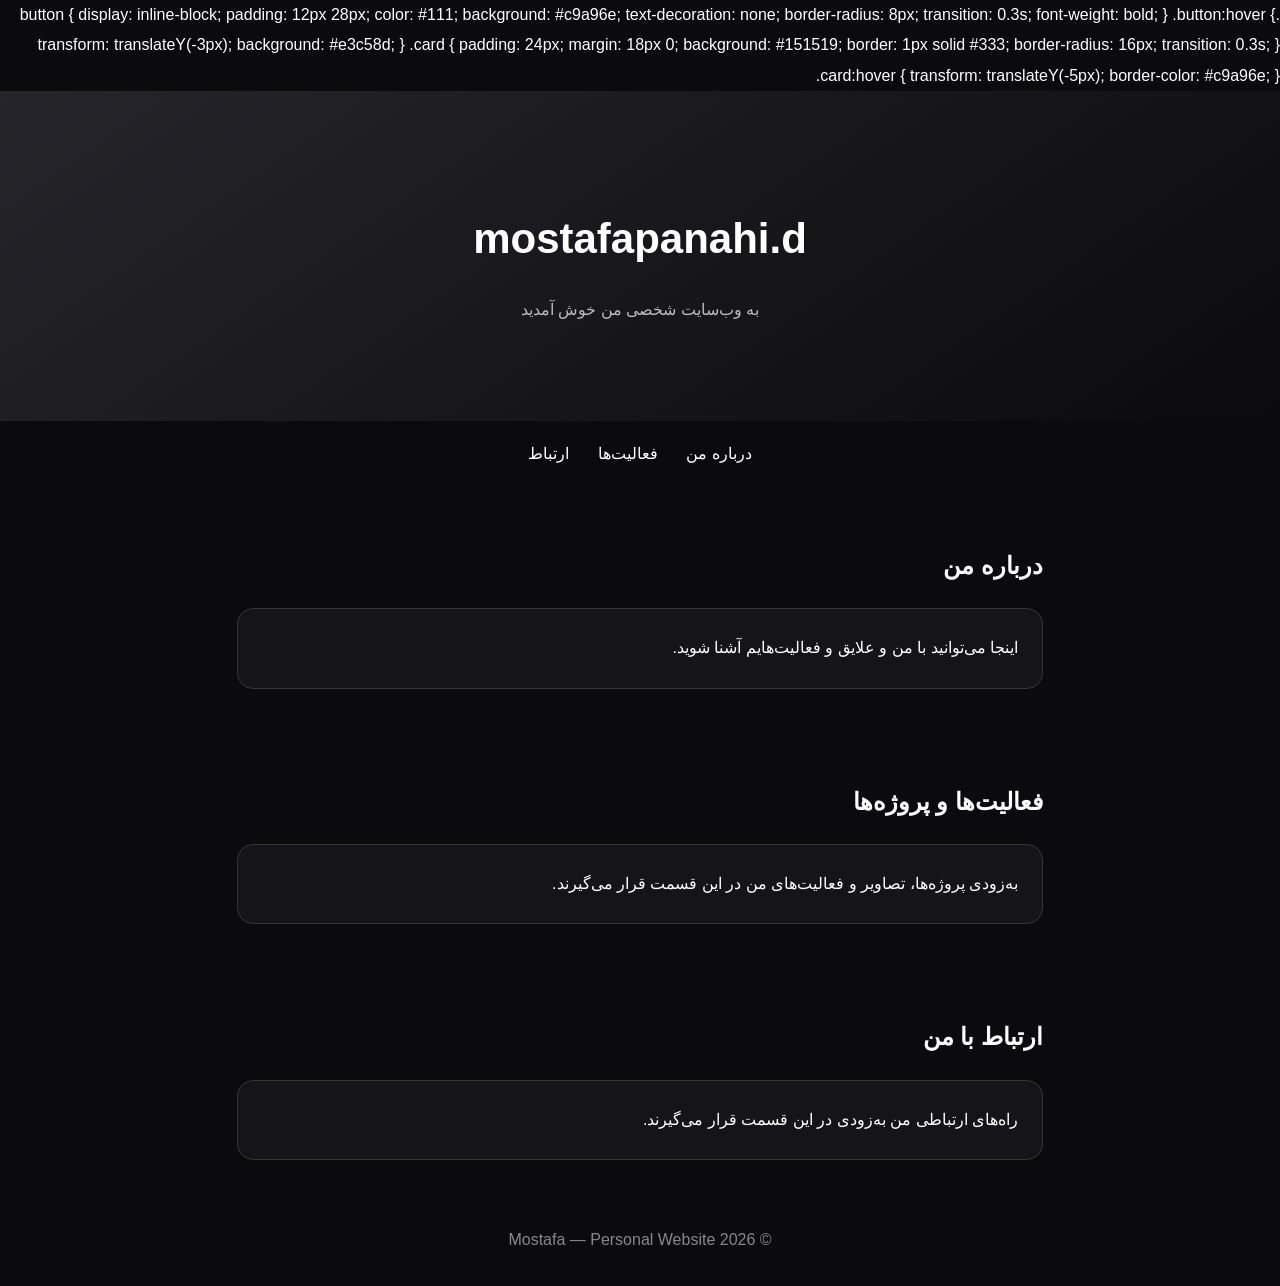
==== index.html @ c1a58537 "Add button and card styles to index.html Added CSS styles for buttons and cards with hover effects." ====
<!DOCTYPE html>
<html lang="fa" dir="rtl">
<head>
<meta charset="UTF-8">
<meta name="viewport" content="width=device-width, initial-scale=1">
<title>Mostafa | Personal Website</title>
.button {
    display: inline-block;
    padding: 12px 28px;
    color: #111;
    background: #c9a96e;
    text-decoration: none;
    border-radius: 8px;
    transition: 0.3s;
    font-weight: bold;
}

.button:hover {
    transform: translateY(-3px);
    background: #e3c58d;
}

.card {
    padding: 24px;
    margin: 18px 0;
    background: #151519;
    border: 1px solid #333;
    border-radius: 16px;
    transition: 0.3s;
}

.card:hover {
    transform: translateY(-5px);
    border-color: #c9a96e;
}<style>
* { box-sizing: border-box; }
body {
    margin: 0;
    font-family: Arial, Tahoma, sans-serif;
    background: #0b0b0d;
    color: white;
    line-height: 1.9;
}
header {
    padding: 80px 20px;
    text-align: center;
    background: linear-gradient(145deg, #25252b, #0b0b0d);
}
h1 { font-size: 42px; margin-bottom: 10px; }
header p { color: #bbb; }
nav { padding: 18px; text-align: center; }
nav a {
    color: white;
    text-decoration: none;
    margin: 0 12px;
}
section {
    max-width: 850px;
    margin: auto;
    padding: 35px 22px;
}
.card {
    padding: 24px;
    border: 1px solid #34343b;
    border-radius: 16px;
    background: #151519;
}
footer {
    text-align: center;
    padding: 30px;
    color: #888;
}
@media (max-width: 600px) {
    h1 { font-size: 32px; }
    nav a { margin: 0 6px; }
}
</style>
</head>
<body>

<header>
    <h1>mostafapanahi.d</h1>
    <p>به وب‌سایت شخصی من خوش آمدید</p>
</header>

<nav>
    <a href="#about">درباره من</a>
    <a href="#activities">فعالیت‌ها</a>
    <a href="#contact">ارتباط</a>
</nav>

<section id="about">
    <h2>درباره من</h2>
    <div class="card">
        اینجا می‌توانید با من و علایق و فعالیت‌هایم آشنا شوید.
    </div>
</section>

<section id="activities">
    <h2>فعالیت‌ها و پروژه‌ها</h2>
    <div class="card">
        به‌زودی پروژه‌ها، تصاویر و فعالیت‌های من در این قسمت قرار می‌گیرند.
    </div>
</section>

<section id="contact">
    <h2>ارتباط با من</h2>
    <div class="card">
        راه‌های ارتباطی من به‌زودی در این قسمت قرار می‌گیرند.
    </div>
</section>

<footer>
    © 2026 Mostafa — Personal Website
</footer>

</body>
</html>
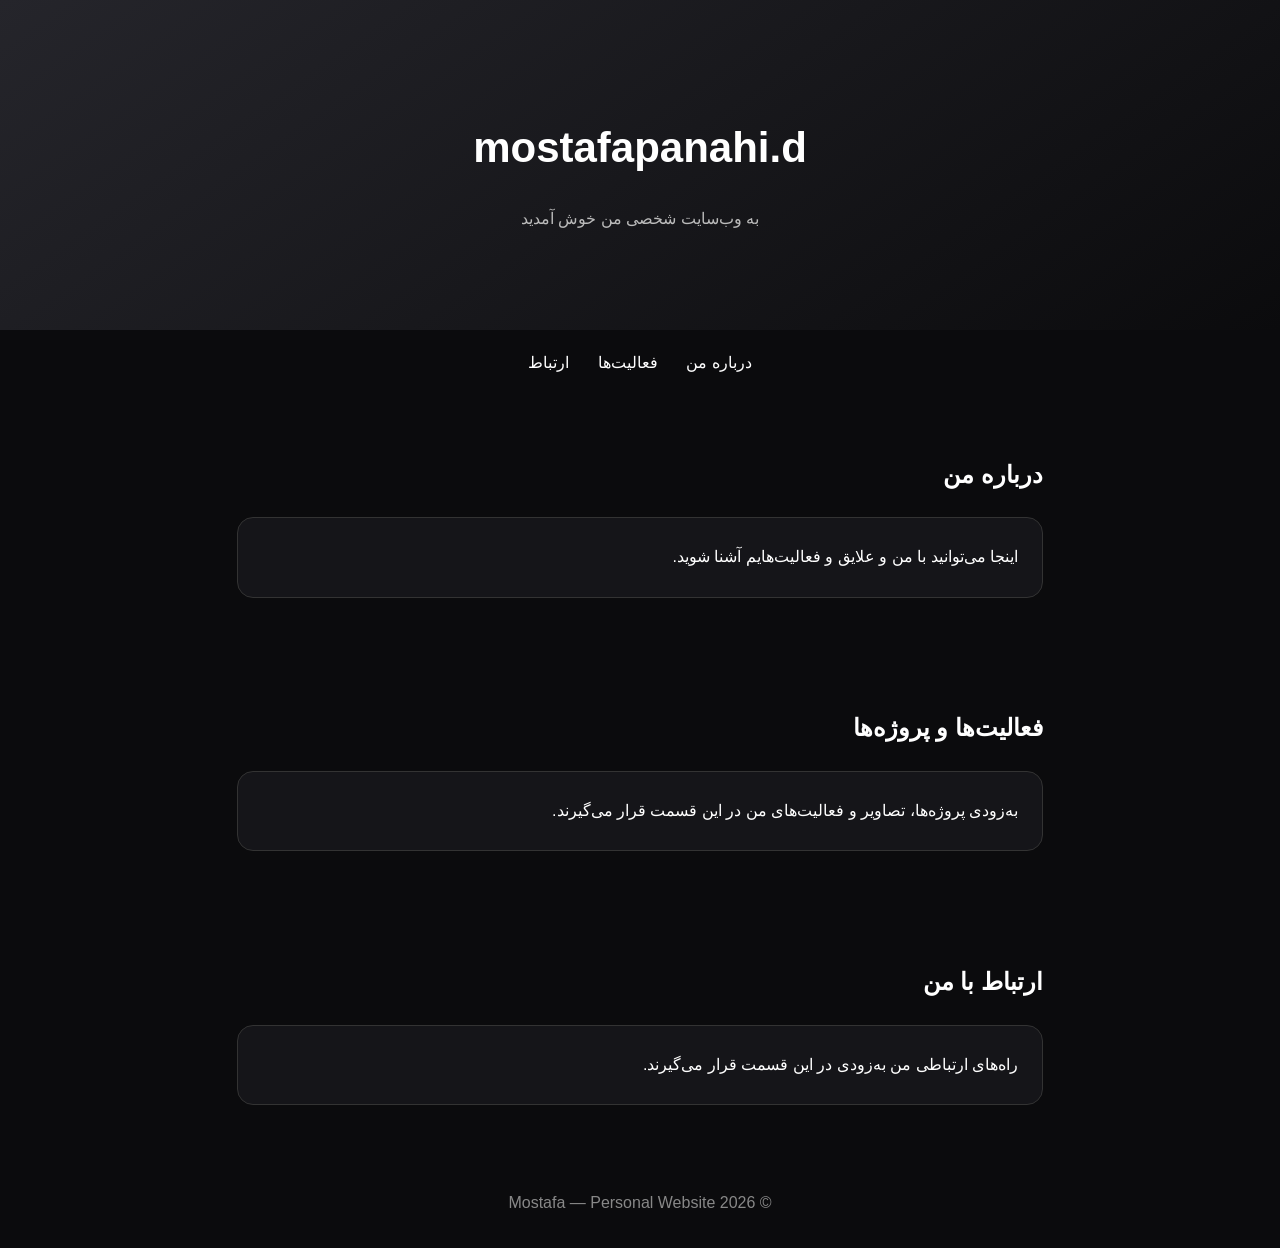
==== commit 3ea665ff: "Restore button and card styles in index.html Restored button and card styles in the CSS section." ====
--- a/index.html
+++ b/index.html
@@ -4,35 +4,7 @@
 <meta charset="UTF-8">
 <meta name="viewport" content="width=device-width, initial-scale=1">
 <title>Mostafa | Personal Website</title>
-.button {
-    display: inline-block;
-    padding: 12px 28px;
-    color: #111;
-    background: #c9a96e;
-    text-decoration: none;
-    border-radius: 8px;
-    transition: 0.3s;
-    font-weight: bold;
-}
-
-.button:hover {
-    transform: translateY(-3px);
-    background: #e3c58d;
-}
-
-.card {
-    padding: 24px;
-    margin: 18px 0;
-    background: #151519;
-    border: 1px solid #333;
-    border-radius: 16px;
-    transition: 0.3s;
-}
-
-.card:hover {
-    transform: translateY(-5px);
-    border-color: #c9a96e;
-}<style>
+<style>
 * { box-sizing: border-box; }
 body {
     margin: 0;
@@ -74,7 +46,35 @@
     h1 { font-size: 32px; }
     nav a { margin: 0 6px; }
 }
-</style>
+.button {
+    display: inline-block;
+    padding: 12px 28px;
+    color: #111;
+    background: #c9a96e;
+    text-decoration: none;
+    border-radius: 8px;
+    transition: 0.3s;
+    font-weight: bold;
+}
+
+.button:hover {
+    transform: translateY(-3px);
+    background: #e3c58d;
+}
+
+.card {
+    padding: 24px;
+    margin: 18px 0;
+    background: #151519;
+    border: 1px solid #333;
+    border-radius: 16px;
+    transition: 0.3s;
+}
+
+.card:hover {
+    transform: translateY(-5px);
+    border-color: #c9a96e;
+}</style>
 </head>
 <body>
 
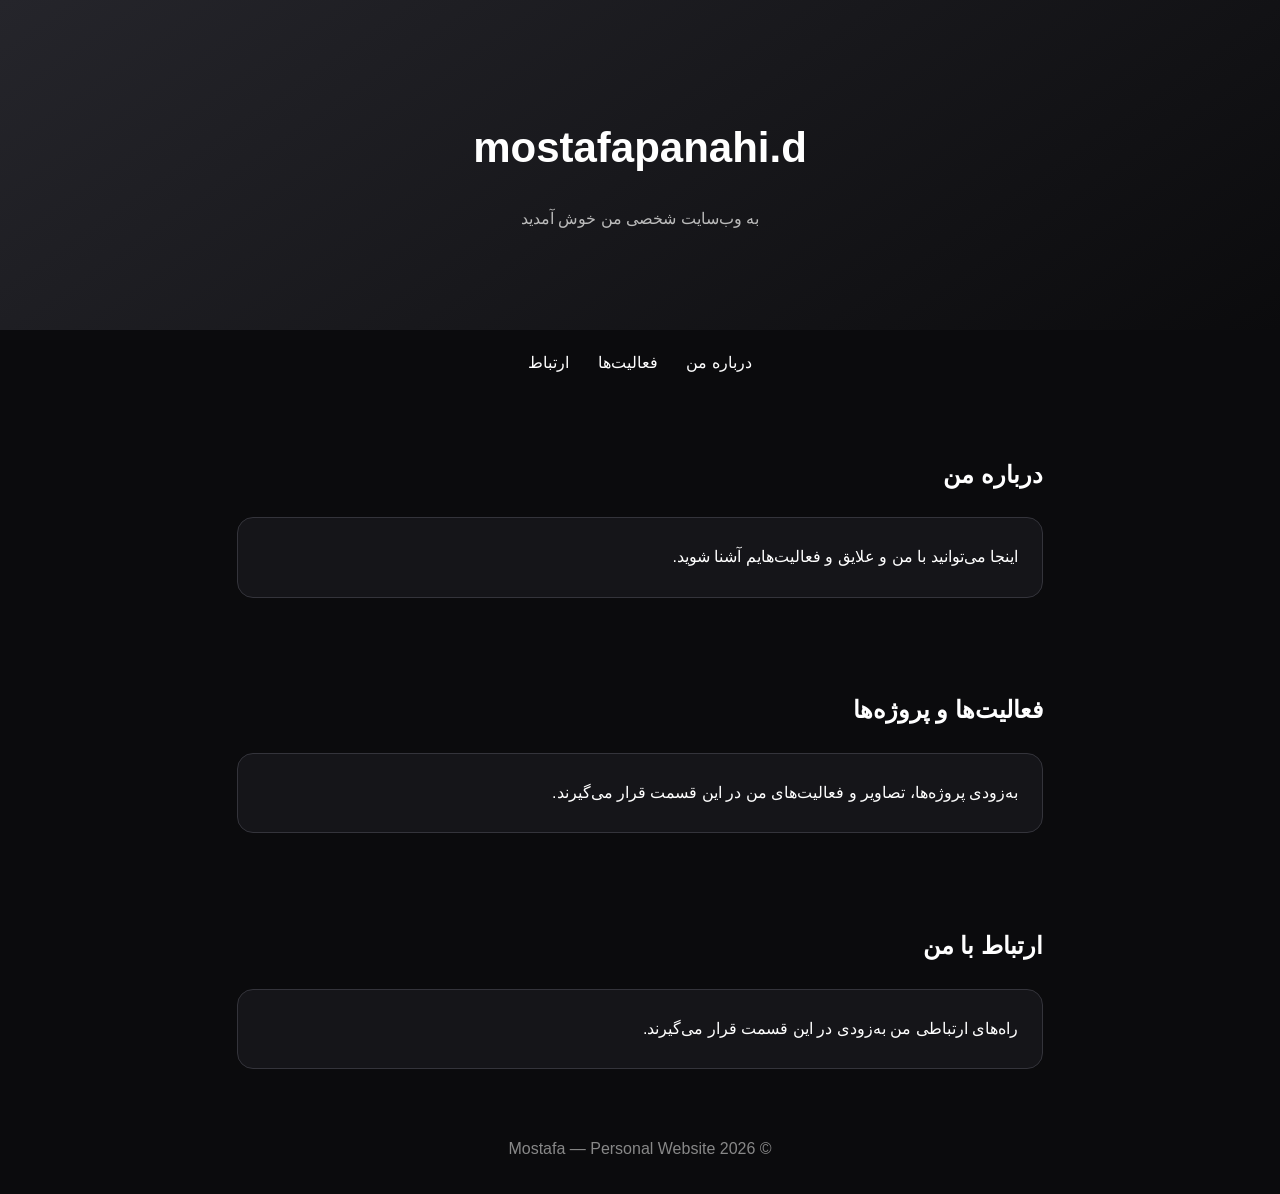
==== commit 400f2f45: "Delete button and card styles from index.html Removed button and card styles from CSS." ====
--- a/index.html
+++ b/index.html
@@ -45,36 +45,7 @@
 @media (max-width: 600px) {
     h1 { font-size: 32px; }
     nav a { margin: 0 6px; }
-}
-.button {
-    display: inline-block;
-    padding: 12px 28px;
-    color: #111;
-    background: #c9a96e;
-    text-decoration: none;
-    border-radius: 8px;
-    transition: 0.3s;
-    font-weight: bold;
-}
-
-.button:hover {
-    transform: translateY(-3px);
-    background: #e3c58d;
-}
-
-.card {
-    padding: 24px;
-    margin: 18px 0;
-    background: #151519;
-    border: 1px solid #333;
-    border-radius: 16px;
-    transition: 0.3s;
-}
-
-.card:hover {
-    transform: translateY(-5px);
-    border-color: #c9a96e;
-}</style>
+</style>
 </head>
 <body>
 
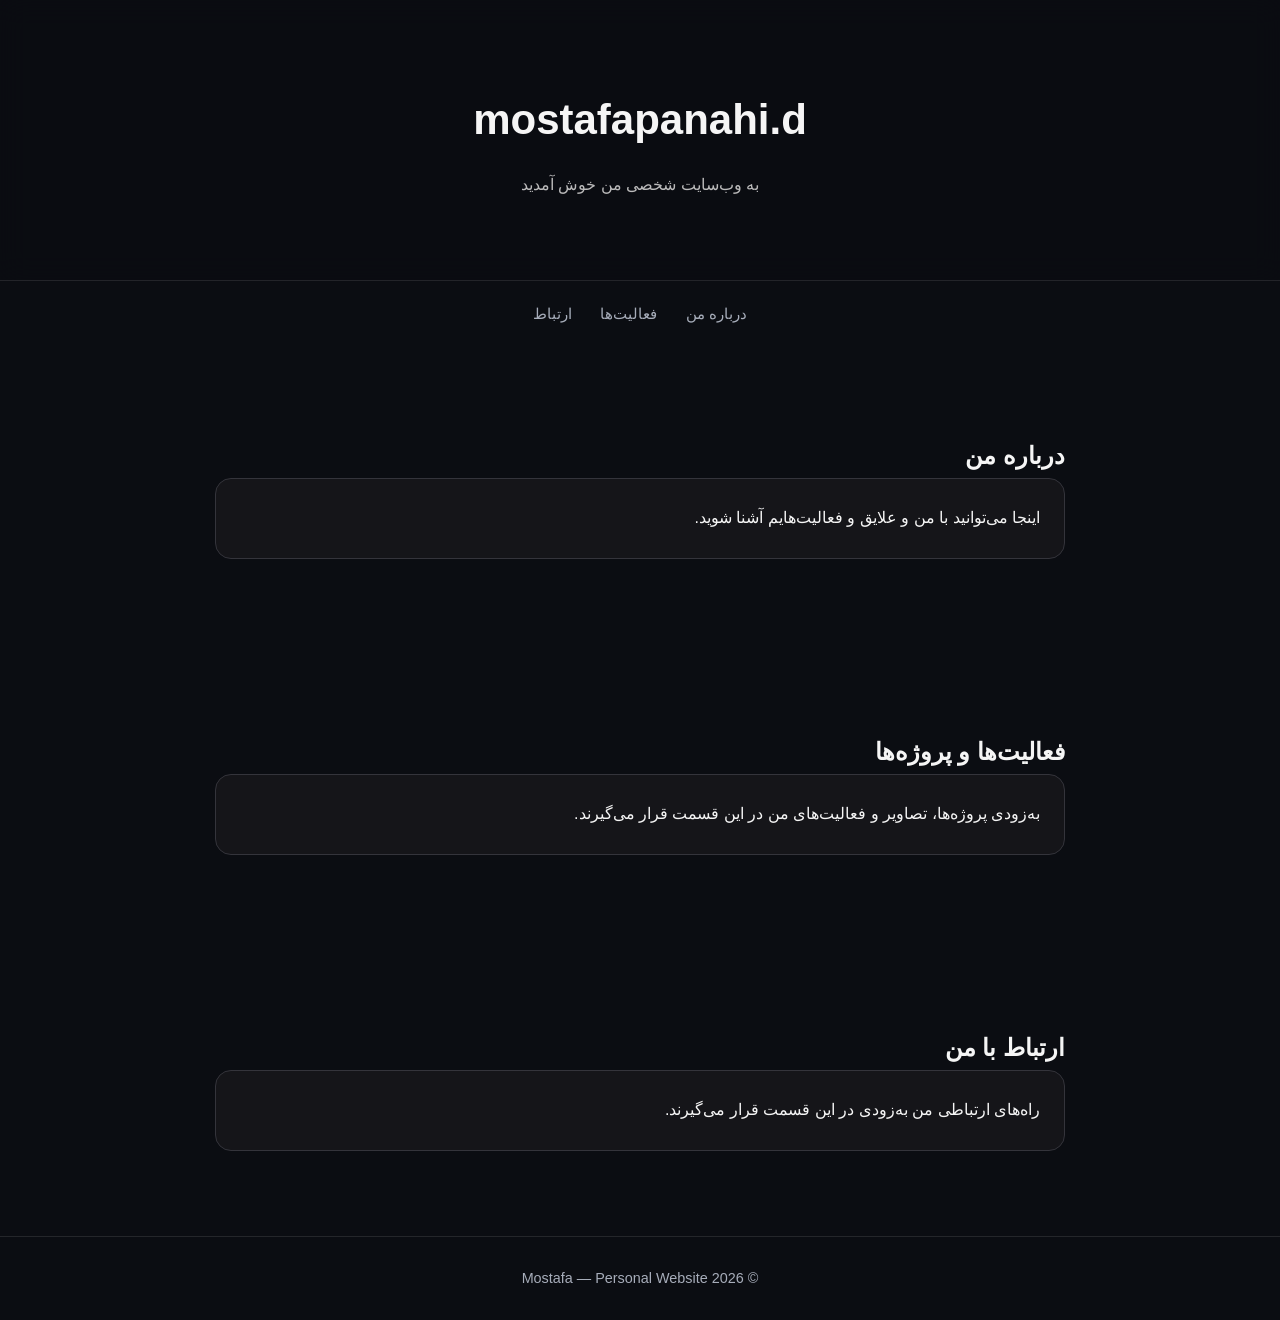
==== commit b9618ff2: "Add link to external stylesheet in index.html" ====
--- a/index.html
+++ b/index.html
@@ -87,3 +87,4 @@
 
 </body>
 </html>
+<link rel="stylesheet" href="style.css">
--- a/style.css
+++ b/style.css
@@ -0,0 +1,473 @@
+/* =========================
+   تنظیمات اصلی سایت
+========================= */
+
+:root {
+  --background: #0b0d12;
+  --surface: #141821;
+  --surface-light: #1c2230;
+  --gold: #d8b56d;
+  --text: #f5f5f5;
+  --muted: #a7adba;
+  --border: rgba(255, 255, 255, 0.1);
+  --radius: 18px;
+  --container: 1150px;
+}
+
+* {
+  margin: 0;
+  padding: 0;
+  box-sizing: border-box;
+}
+
+html {
+  scroll-behavior: smooth;
+}
+
+body {
+  font-family: Tahoma, Arial, sans-serif;
+  background: var(--background);
+  color: var(--text);
+  line-height: 1.9;
+  direction: rtl;
+  text-align: right;
+}
+
+img {
+  display: block;
+  max-width: 100%;
+}
+
+a {
+  color: inherit;
+  text-decoration: none;
+  transition: 0.3s ease;
+}
+
+button {
+  font: inherit;
+  cursor: pointer;
+}
+
+.container {
+  width: min(92%, var(--container));
+  margin-inline: auto;
+}
+
+/* =========================
+   نوار بالای سایت
+========================= */
+
+header,
+.site-header {
+  position: sticky;
+  top: 0;
+  z-index: 1000;
+  background: rgba(11, 13, 18, 0.92);
+  backdrop-filter: blur(14px);
+  border-bottom: 1px solid var(--border);
+}
+
+.navbar {
+  min-height: 76px;
+  display: flex;
+  align-items: center;
+  justify-content: space-between;
+  gap: 24px;
+}
+
+.logo {
+  color: var(--gold);
+  font-size: 1.4rem;
+  font-weight: 800;
+}
+
+nav ul,
+.nav-links {
+  display: flex;
+  align-items: center;
+  gap: 26px;
+  list-style: none;
+}
+
+nav a,
+.nav-links a {
+  color: var(--muted);
+  font-size: 0.95rem;
+}
+
+nav a:hover,
+.nav-links a:hover {
+  color: var(--gold);
+}
+
+/* =========================
+   بنر صفحه اصلی
+========================= */
+
+.hero {
+  position: relative;
+  min-height: 520px;
+  display: flex;
+  align-items: center;
+  overflow: hidden;
+  padding: 90px 0;
+  background:
+    radial-gradient(
+      circle at 15% 30%,
+      rgba(216, 181, 109, 0.15),
+      transparent 35%
+    ),
+    linear-gradient(135deg, #171c27, #0b0d12 70%);
+}
+
+.hero::after {
+  content: "";
+  position: absolute;
+  inset: 0;
+  background: linear-gradient(
+    90deg,
+    rgba(11, 13, 18, 0.05),
+    rgba(11, 13, 18, 0.6)
+  );
+  pointer-events: none;
+}
+
+.hero-content {
+  position: relative;
+  z-index: 1;
+  max-width: 760px;
+}
+
+.hero-subtitle {
+  color: var(--gold);
+  font-size: 0.95rem;
+  letter-spacing: 1px;
+  margin-bottom: 14px;
+}
+
+.hero h1 {
+  font-size: clamp(2.2rem, 5vw, 4.5rem);
+  line-height: 1.35;
+  margin-bottom: 20px;
+  font-weight: 800;
+}
+
+.hero h1 span {
+  color: var(--gold);
+}
+
+.hero p {
+  max-width: 620px;
+  color: var(--muted);
+  font-size: 1.08rem;
+  margin-bottom: 30px;
+}
+
+/* تصویر پس‌زمینه بنر:
+   در صورت داشتن عکس، آدرس آن را جایگزین کن. */
+
+/*
+.hero {
+  background:
+    linear-gradient(rgba(11,13,18,.75), rgba(11,13,18,.85)),
+    url("images/banner.jpg") center/cover no-repeat;
+}
+*/
+
+/* =========================
+   دکمه‌ها
+========================= */
+
+.btn {
+  display: inline-flex;
+  justify-content: center;
+  align-items: center;
+  padding: 12px 26px;
+  border-radius: 10px;
+  font-weight: 700;
+  border: 1px solid transparent;
+}
+
+.btn-primary {
+  background: var(--gold);
+  color: #171717;
+}
+
+.btn-primary:hover {
+  background: #efcf8c;
+  transform: translateY(-2px);
+}
+
+.btn-outline {
+  border-color: var(--gold);
+  color: var(--gold);
+  margin-right: 10px;
+}
+
+.btn-outline:hover {
+  background: var(--gold);
+  color: #171717;
+}
+
+/* =========================
+   بخش‌های عمومی
+========================= */
+
+section {
+  padding: 85px 0;
+}
+
+.section-title {
+  font-size: clamp(1.8rem, 4vw, 2.6rem);
+  margin-bottom: 12px;
+}
+
+.section-title span {
+  color: var(--gold);
+}
+
+.section-description {
+  color: var(--muted);
+  max-width: 700px;
+  margin-bottom: 35px;
+}
+
+/* =========================
+   معرفی شخصی
+========================= */
+
+.about {
+  display: grid;
+  grid-template-columns: 1fr 1.3fr;
+  align-items: center;
+  gap: 50px;
+}
+
+.about-image img {
+  width: 100%;
+  aspect-ratio: 4 / 5;
+  object-fit: cover;
+  border-radius: var(--radius);
+  border: 1px solid var(--border);
+}
+
+.about-content p {
+  color: var(--muted);
+  margin-bottom: 18px;
+}
+
+/* =========================
+   کارت‌های فعالیت و پروژه
+========================= */
+
+.projects-grid,
+.activities-grid {
+  display: grid;
+  grid-template-columns: repeat(3, minmax(0, 1fr));
+  gap: 24px;
+}
+
+.project-card,
+.activity-card {
+  background: var(--surface);
+  border: 1px solid var(--border);
+  border-radius: var(--radius);
+  overflow: hidden;
+  transition: transform 0.3s ease, border-color 0.3s ease;
+}
+
+.project-card:hover,
+.activity-card:hover {
+  transform: translateY(-6px);
+  border-color: var(--gold);
+}
+
+.project-card img,
+.activity-card img {
+  width: 100%;
+  height: 220px;
+  object-fit: cover;
+}
+
+.card-content {
+  padding: 22px;
+}
+
+.card-content h3 {
+  font-size: 1.2rem;
+  margin-bottom: 10px;
+}
+
+.card-content p {
+  color: var(--muted);
+  font-size: 0.95rem;
+  margin-bottom: 15px;
+}
+
+.card-link {
+  color: var(--gold);
+  font-weight: 700;
+}
+
+/* =========================
+   مهارت‌ها
+========================= */
+
+.skills {
+  display: flex;
+  flex-wrap: wrap;
+  gap: 12px;
+}
+
+.skill {
+  padding: 9px 17px;
+  background: var(--surface-light);
+  border: 1px solid var(--border);
+  border-radius: 30px;
+  color: var(--gold);
+}
+
+/* =========================
+   تماس با من
+========================= */
+
+.contact-box {
+  background: var(--surface);
+  border: 1px solid var(--border);
+  border-radius: var(--radius);
+  padding: 35px;
+  text-align: center;
+}
+
+.contact-box p {
+  color: var(--muted);
+  margin: 12px 0 24px;
+}
+
+.social-links {
+  display: flex;
+  flex-wrap: wrap;
+  justify-content: center;
+  gap: 14px;
+}
+
+.social-links a {
+  padding: 9px 17px;
+  background: var(--surface-light);
+  border-radius: 8px;
+}
+
+.social-links a:hover {
+  color: var(--gold);
+}
+
+/* =========================
+   متن‌های عمومی
+========================= */
+
+p {
+  overflow-wrap: anywhere;
+}
+
+h1,
+h2,
+h3 {
+  overflow-wrap: break-word;
+}
+
+main {
+  min-height: 60vh;
+}
+
+/* =========================
+   پایین سایت
+========================= */
+
+footer {
+  border-top: 1px solid var(--border);
+  padding: 28px 0;
+  text-align: center;
+  color: var(--muted);
+  font-size: 0.9rem;
+}
+
+footer a {
+  color: var(--gold);
+}
+
+/* =========================
+   واکنش‌گرایی موبایل
+========================= */
+
+@media (max-width: 900px) {
+  .projects-grid,
+  .activities-grid {
+    grid-template-columns: repeat(2, minmax(0, 1fr));
+  }
+
+  .about {
+    grid-template-columns: 1fr;
+  }
+
+  .about-image {
+    max-width: 400px;
+  }
+
+  .hero {
+    min-height: 440px;
+  }
+
+  nav ul,
+  .nav-links {
+    gap: 14px;
+  }
+}
+
+@media (max-width: 600px) {
+  .navbar {
+    flex-wrap: wrap;
+    padding: 15px 0;
+  }
+
+  nav ul,
+  .nav-links {
+    flex-wrap: wrap;
+    gap: 12px;
+  }
+
+  .hero {
+    min-height: 400px;
+    padding: 65px 0;
+  }
+
+  .hero h1 {
+    font-size: 2.1rem;
+  }
+
+  .hero p {
+    font-size: 0.98rem;
+  }
+
+  section {
+    padding: 55px 0;
+  }
+
+  .projects-grid,
+  .activities-grid {
+    grid-template-columns: 1fr;
+  }
+
+  .project-card img,
+  .activity-card img {
+    height: 210px;
+  }
+
+  .contact-box {
+    padding: 24px 18px;
+  }
+
+  .btn {
+    padding: 10px 18px;
+  }
+}
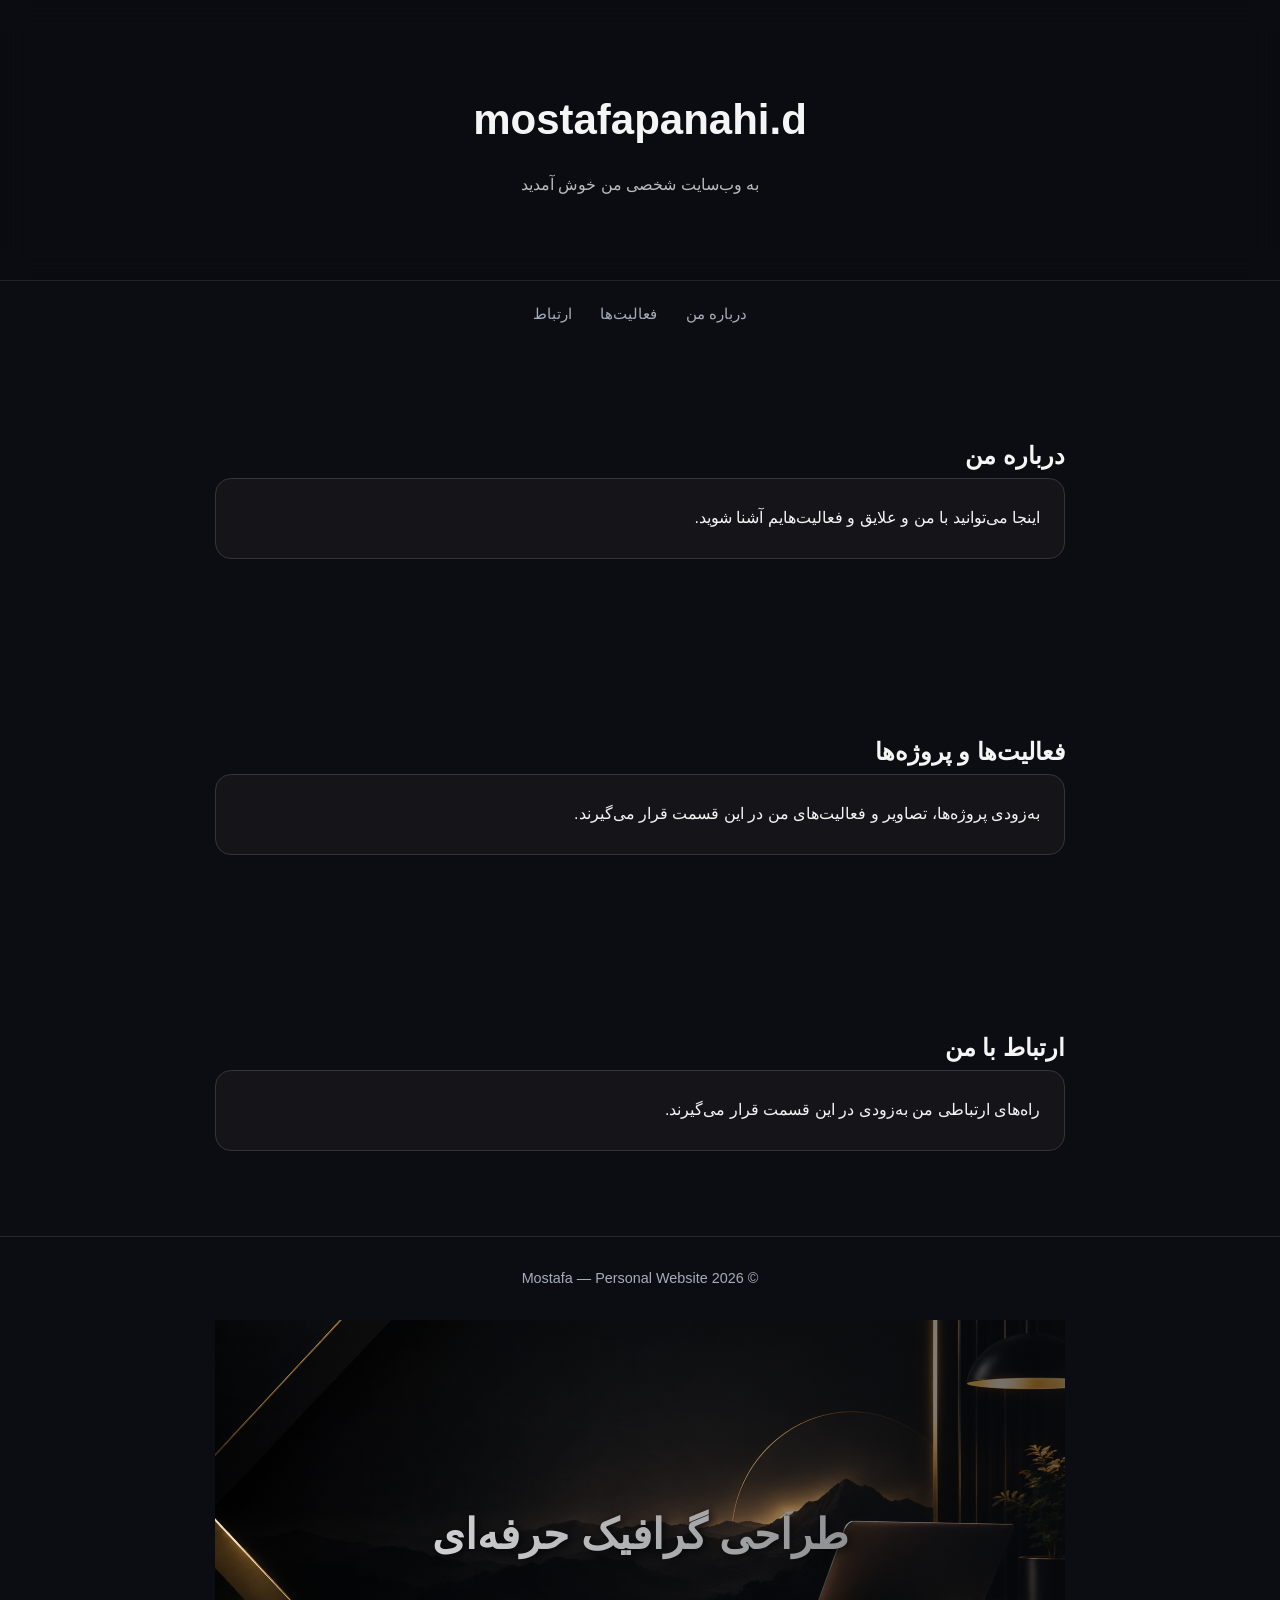
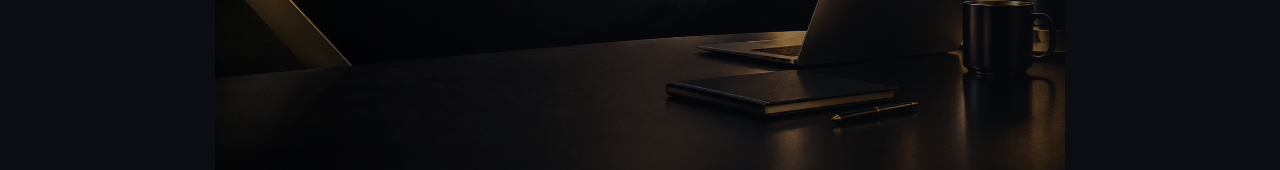
==== commit 623c380e: "Add hero section with Persian text to index.html" ====
--- a/index.html
+++ b/index.html
@@ -88,3 +88,6 @@
 </body>
 </html>
 <link rel="stylesheet" href="style.css">
+<section class="hero">
+    <h1>طراحی گرافیک حرفه‌ای</h1>
+</section>
--- a/style.css
+++ b/style.css
@@ -471,3 +471,35 @@
     padding: 10px 18px;
   }
 }
+
+.hero {
+  min-height: 450px;
+  background:
+    linear-gradient(rgba(0,0,0,0.25), rgba(0,0,0,0.55)),
+    url("AFD15954-55A9-4B03-A7A1-810CF18A8600.png") center/cover no-repeat;
+  display: flex;
+  align-items: center;
+  justify-content: center;
+  text-align: center;
+  color: white;
+  padding: 40px 20px;
+}
+.hero {
+    width: 100%;
+    min-height: 450px;
+    background-image: url("AFD15954-55A9-4B03-A7A1-810CF18A8600.png");
+    background-size: cover;
+    background-position: center;
+    background-repeat: no-repeat;
+    display: flex;
+    align-items: center;
+    justify-content: center;
+    text-align: center;
+    color: white;
+    position: relative;
+}
+
+.hero h1 {
+    font-size: 42px;
+    text-shadow: 2px 2px 10px black;
+}
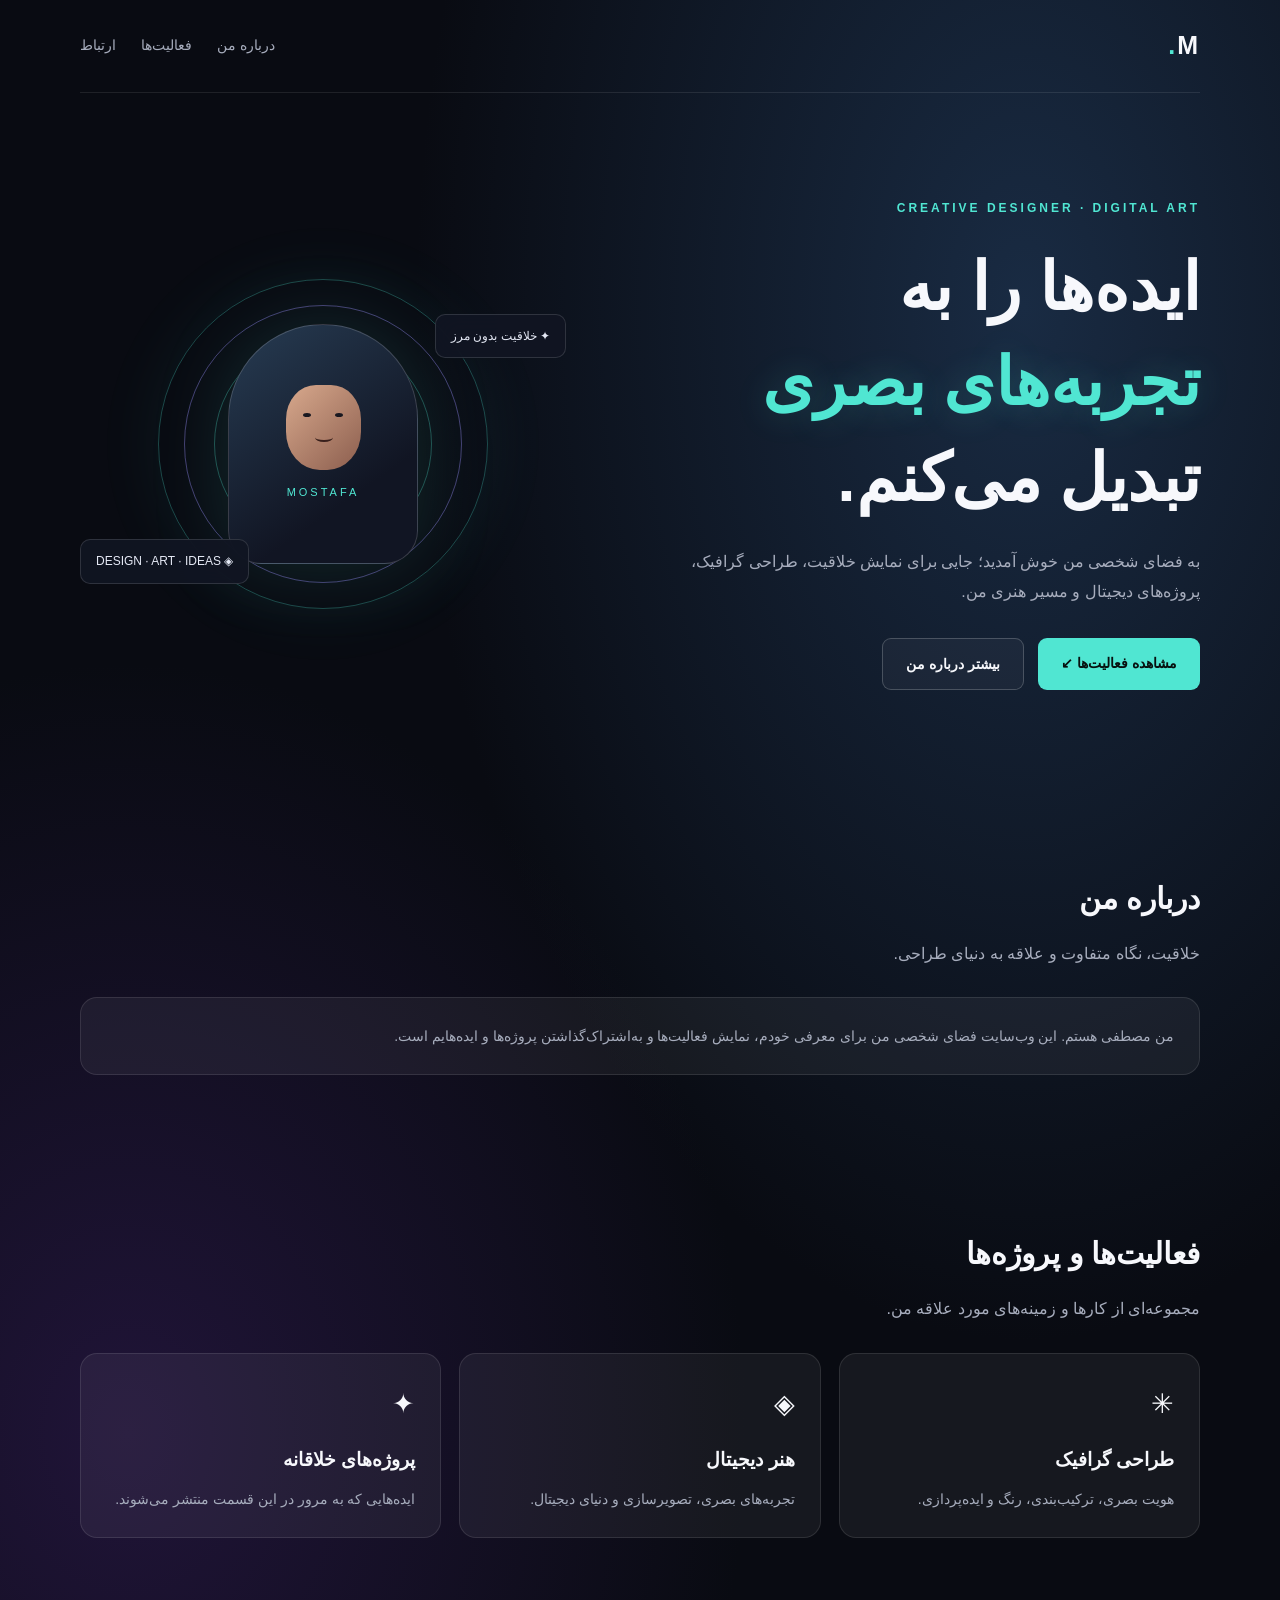
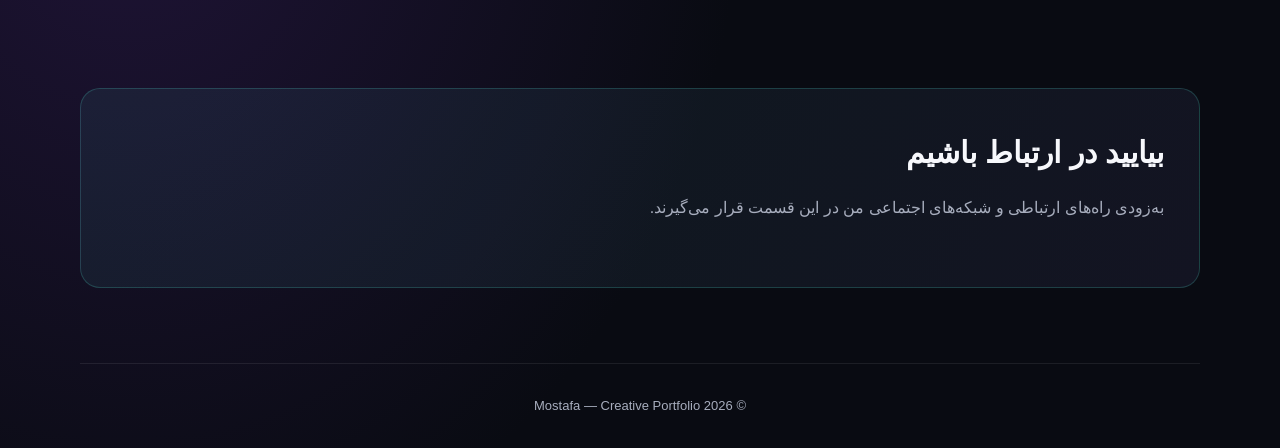
==== commit d7f739ae: "Update index.html" ====
--- a/index.html
+++ b/index.html
@@ -2,92 +2,483 @@
 <html lang="fa" dir="rtl">
 <head>
 <meta charset="UTF-8">
-<meta name="viewport" content="width=device-width, initial-scale=1">
-<title>Mostafa | Personal Website</title>
+<meta name="viewport" content="width=device-width, initial-scale=1.0">
+
+<title>Mostafa | Creative Designer</title>
+
+<meta name="description" content="وب‌سایت شخصی و پورتفولیوی مصطفی؛ طراحی گرافیک و هنر دیجیتال.">
+
 <style>
-* { box-sizing: border-box; }
+:root {
+    --bg: #090b12;
+    --panel: rgba(255,255,255,.055);
+    --text: #f7f8fc;
+    --muted: #a7adbd;
+    --cyan: #50e6d2;
+    --purple: #9b8cff;
+}
+
+* {
+    box-sizing: border-box;
+    margin: 0;
+    padding: 0;
+}
+
+html {
+    scroll-behavior: smooth;
+}
+
 body {
-    margin: 0;
-    font-family: Arial, Tahoma, sans-serif;
-    background: #0b0b0d;
-    color: white;
+    font-family: Tahoma, Arial, sans-serif;
+    background:
+        radial-gradient(ellipse at 80% 15%, #192b43 0, transparent 42%),
+        radial-gradient(ellipse at 10% 70%, #201438 0, transparent 38%),
+        var(--bg);
+    color: var(--text);
     line-height: 1.9;
-}
-header {
-    padding: 80px 20px;
-    text-align: center;
-    background: linear-gradient(145deg, #25252b, #0b0b0d);
-}
-h1 { font-size: 42px; margin-bottom: 10px; }
-header p { color: #bbb; }
-nav { padding: 18px; text-align: center; }
-nav a {
-    color: white;
+    overflow-x: hidden;
+}
+
+a {
+    color: inherit;
     text-decoration: none;
-    margin: 0 12px;
-}
-section {
-    max-width: 850px;
+}
+
+.container {
+    width: min(1120px, 90%);
     margin: auto;
-    padding: 35px 22px;
-}
+}
+
+/* Navigation */
+
+nav {
+    display: flex;
+    align-items: center;
+    justify-content: space-between;
+    padding: 22px 0;
+    border-bottom: 1px solid rgba(255,255,255,.09);
+}
+
+.logo {
+    font-size: 25px;
+    font-weight: bold;
+    letter-spacing: 2px;
+}
+
+.logo span {
+    color: var(--cyan);
+}
+
+.nav-links {
+    display: flex;
+    gap: 25px;
+    color: var(--muted);
+    font-size: 14px;
+}
+
+.nav-links a:hover {
+    color: var(--cyan);
+}
+
+/* Hero */
+
+.hero {
+    min-height: 78vh;
+    display: grid;
+    grid-template-columns: 1.1fr .9fr;
+    align-items: center;
+    gap: 40px;
+    padding: 65px 0;
+}
+
+.eyebrow {
+    color: var(--cyan);
+    letter-spacing: 3px;
+    font-size: 12px;
+    font-weight: bold;
+}
+
+h1 {
+    font-size: clamp(36px, 5.5vw, 66px);
+    line-height: 1.45;
+    margin: 20px 0;
+}
+
+h1 span {
+    color: var(--cyan);
+    text-shadow: 0 0 35px rgba(80,230,210,.2);
+}
+
+.hero p {
+    color: var(--muted);
+    max-width: 540px;
+    font-size: 16px;
+}
+
+.buttons {
+    display: flex;
+    flex-wrap: wrap;
+    gap: 14px;
+    margin-top: 30px;
+}
+
+.btn {
+    display: inline-block;
+    padding: 12px 23px;
+    border-radius: 9px;
+    font-weight: bold;
+    font-size: 14px;
+    transition: .25s;
+}
+
+.btn-primary {
+    background: var(--cyan);
+    color: #07110f;
+}
+
+.btn-secondary {
+    border: 1px solid rgba(255,255,255,.2);
+    background: rgba(255,255,255,.04);
+}
+
+.btn:hover {
+    transform: translateY(-4px);
+}
+
+/* Animated visual */
+
+.visual {
+    position: relative;
+    min-height: 390px;
+    display: grid;
+    place-items: center;
+    perspective: 900px;
+}
+
+.orbit {
+    position: absolute;
+    width: min(330px, 78vw);
+    aspect-ratio: 1;
+    border: 1px solid rgba(80,230,210,.28);
+    border-radius: 50%;
+    box-shadow: 0 0 70px rgba(80,230,210,.07);
+    animation: rotate 18s linear infinite;
+}
+
+.orbit::before,
+.orbit::after {
+    content: "";
+    position: absolute;
+    border: 1px solid rgba(155,140,255,.4);
+    border-radius: 50%;
+    inset: 25px;
+}
+
+.orbit::after {
+    inset: 55px;
+    border-color: rgba(80,230,210,.3);
+}
+
+.core {
+    width: 190px;
+    height: 240px;
+    border-radius: 100px 100px 35px 35px;
+    background: linear-gradient(145deg, #273c53, #111523 70%);
+    border: 1px solid rgba(255,255,255,.17);
+    box-shadow: 0 0 80px rgba(80,230,210,.15);
+    display: flex;
+    flex-direction: column;
+    align-items: center;
+    justify-content: center;
+    animation: float 5s ease-in-out infinite;
+    transform-style: preserve-3d;
+    z-index: 2;
+}
+
+.core-face {
+    width: 75px;
+    height: 85px;
+    border-radius: 40% 40% 45% 45%;
+    background: linear-gradient(135deg, #d8a98d, #8c5e4e);
+    position: relative;
+    margin-bottom: 12px;
+}
+
+.core-face::before {
+    content: "";
+    position: absolute;
+    top: 28px;
+    left: 17px;
+    width: 8px;
+    height: 4px;
+    border-radius: 50%;
+    background: #191820;
+    box-shadow: 32px 0 #191820;
+}
+
+.core-face::after {
+    content: "";
+    position: absolute;
+    left: 29px;
+    top: 48px;
+    width: 18px;
+    height: 7px;
+    border-bottom: 2px solid #39201c;
+    border-radius: 50%;
+}
+
+.core-label {
+    color: var(--cyan);
+    font-size: 11px;
+    letter-spacing: 3px;
+}
+
+.float-card {
+    position: absolute;
+    z-index: 3;
+    padding: 10px 15px;
+    background: rgba(17,22,35,.9);
+    border: 1px solid rgba(255,255,255,.13);
+    border-radius: 10px;
+    color: #e5e9f5;
+    font-size: 12px;
+    backdrop-filter: blur(12px);
+}
+
+.card-one {
+    top: 65px;
+    right: 0;
+}
+
+.card-two {
+    bottom: 55px;
+    left: 0;
+}
+
+@keyframes float {
+    0%, 100% { transform: translateY(0) rotateY(-5deg); }
+    50% { transform: translateY(-15px) rotateY(5deg); }
+}
+
+@keyframes rotate {
+    to { transform: rotate(360deg); }
+}
+
+/* Sections */
+
+section.content {
+    padding: 75px 0;
+}
+
+.section-title {
+    font-size: 30px;
+    margin-bottom: 12px;
+}
+
+.section-subtitle {
+    color: var(--muted);
+    margin-bottom: 28px;
+}
+
+.grid {
+    display: grid;
+    grid-template-columns: repeat(3, 1fr);
+    gap: 18px;
+}
+
 .card {
-    padding: 24px;
-    border: 1px solid #34343b;
-    border-radius: 16px;
-    background: #151519;
-}
+    padding: 25px;
+    border: 1px solid rgba(255,255,255,.1);
+    background: var(--panel);
+    border-radius: 17px;
+    transition: .3s;
+}
+
+.card:hover {
+    transform: translateY(-5px);
+    border-color: rgba(80,230,210,.5);
+}
+
+.card .icon {
+    font-size: 27px;
+    margin-bottom: 12px;
+}
+
+.card h3 {
+    margin-bottom: 8px;
+}
+
+.card p {
+    color: var(--muted);
+    font-size: 14px;
+}
+
+.contact-box {
+    padding: 35px;
+    border: 1px solid rgba(80,230,210,.2);
+    background: linear-gradient(120deg, rgba(80,230,210,.07), rgba(155,140,255,.07));
+    border-radius: 20px;
+}
+
 footer {
     text-align: center;
-    padding: 30px;
-    color: #888;
-}
-@media (max-width: 600px) {
-    h1 { font-size: 32px; }
-    nav a { margin: 0 6px; }
+    padding: 30px 10px;
+    border-top: 1px solid rgba(255,255,255,.08);
+    color: var(--muted);
+    font-size: 13px;
+}
+
+@media (max-width: 760px) {
+    .hero {
+        grid-template-columns: 1fr;
+        text-align: center;
+        padding-top: 55px;
+    }
+
+    .hero p {
+        margin: auto;
+    }
+
+    .buttons {
+        justify-content: center;
+    }
+
+    .visual {
+        min-height: 340px;
+    }
+
+    .nav-links {
+        gap: 12px;
+        font-size: 12px;
+    }
+
+    .grid {
+        grid-template-columns: 1fr;
+    }
+
+    .section-title {
+        font-size: 26px;
+    }
+}
+
+@media (prefers-reduced-motion: reduce) {
+    *, *::before, *::after {
+        animation-duration: .01ms !important;
+        scroll-behavior: auto !important;
+    }
+}
 </style>
 </head>
+
 <body>
 
-<header>
-    <h1>mostafapanahi.d</h1>
-    <p>به وب‌سایت شخصی من خوش آمدید</p>
+<div class="container">
+
+<nav>
+    <a class="logo" href="#">M<span>.</span></a>
+
+    <div class="nav-links">
+        <a href="#about">درباره من</a>
+        <a href="#work">فعالیت‌ها</a>
+        <a href="#contact">ارتباط</a>
+    </div>
+</nav>
+
+<header class="hero">
+
+    <div>
+        <div class="eyebrow">CREATIVE DESIGNER · DIGITAL ART</div>
+
+        <h1>
+            ایده‌ها را به<br>
+            <span>تجربه‌های بصری</span><br>
+            تبدیل می‌کنم.
+        </h1>
+
+        <p>
+            به فضای شخصی من خوش آمدید؛
+            جایی برای نمایش خلاقیت، طراحی گرافیک،
+            پروژه‌های دیجیتال و مسیر هنری من.
+        </p>
+
+        <div class="buttons">
+            <a class="btn btn-primary" href="#work">مشاهده فعالیت‌ها ↙</a>
+            <a class="btn btn-secondary" href="#about">بیشتر درباره من</a>
+        </div>
+    </div>
+
+    <div class="visual" aria-label="تصویر گرافیکی متحرک">
+        <div class="orbit"></div>
+
+        <div class="core">
+            <div class="core-face"></div>
+            <div class="core-label">MOSTAFA</div>
+        </div>
+
+        <div class="float-card card-one">✦ خلاقیت بدون مرز</div>
+        <div class="float-card card-two">◈ DESIGN · ART · IDEAS</div>
+    </div>
+
 </header>
 
-<nav>
-    <a href="#about">درباره من</a>
-    <a href="#activities">فعالیت‌ها</a>
-    <a href="#contact">ارتباط</a>
-</nav>
-
-<section id="about">
-    <h2>درباره من</h2>
+<section class="content" id="about">
+    <h2 class="section-title">درباره من</h2>
+    <p class="section-subtitle">
+        خلاقیت، نگاه متفاوت و علاقه به دنیای طراحی.
+    </p>
+
     <div class="card">
-        اینجا می‌توانید با من و علایق و فعالیت‌هایم آشنا شوید.
+        <p>
+            من مصطفی هستم. این وب‌سایت فضای شخصی من برای
+            معرفی خودم، نمایش فعالیت‌ها و به‌اشتراک‌گذاشتن
+            پروژه‌ها و ایده‌هایم است.
+        </p>
     </div>
 </section>
 
-<section id="activities">
-    <h2>فعالیت‌ها و پروژه‌ها</h2>
-    <div class="card">
-        به‌زودی پروژه‌ها، تصاویر و فعالیت‌های من در این قسمت قرار می‌گیرند.
+<section class="content" id="work">
+    <h2 class="section-title">فعالیت‌ها و پروژه‌ها</h2>
+    <p class="section-subtitle">
+        مجموعه‌ای از کارها و زمینه‌های مورد علاقه من.
+    </p>
+
+    <div class="grid">
+
+        <article class="card">
+            <div class="icon">✳</div>
+            <h3>طراحی گرافیک</h3>
+            <p>هویت بصری، ترکیب‌بندی، رنگ و ایده‌پردازی.</p>
+        </article>
+
+        <article class="card">
+            <div class="icon">◈</div>
+            <h3>هنر دیجیتال</h3>
+            <p>تجربه‌های بصری، تصویرسازی و دنیای دیجیتال.</p>
+        </article>
+
+        <article class="card">
+            <div class="icon">✦</div>
+            <h3>پروژه‌های خلاقانه</h3>
+            <p>ایده‌هایی که به مرور در این قسمت منتشر می‌شوند.</p>
+        </article>
+
     </div>
 </section>
 
-<section id="contact">
-    <h2>ارتباط با من</h2>
-    <div class="card">
-        راه‌های ارتباطی من به‌زودی در این قسمت قرار می‌گیرند.
+<section class="content" id="contact">
+    <div class="contact-box">
+        <h2 class="section-title">بیایید در ارتباط باشیم</h2>
+        <p class="section-subtitle">
+            به‌زودی راه‌های ارتباطی و شبکه‌های اجتماعی من در این قسمت قرار می‌گیرند.
+        </p>
     </div>
 </section>
 
 <footer>
-    © 2026 Mostafa — Personal Website
+    © 2026 Mostafa — Creative Portfolio
 </footer>
+
+</div>
 
 </body>
 </html>
-<link rel="stylesheet" href="style.css">
-<section class="hero">
-    <h1>طراحی گرافیک حرفه‌ای</h1>
-</section>
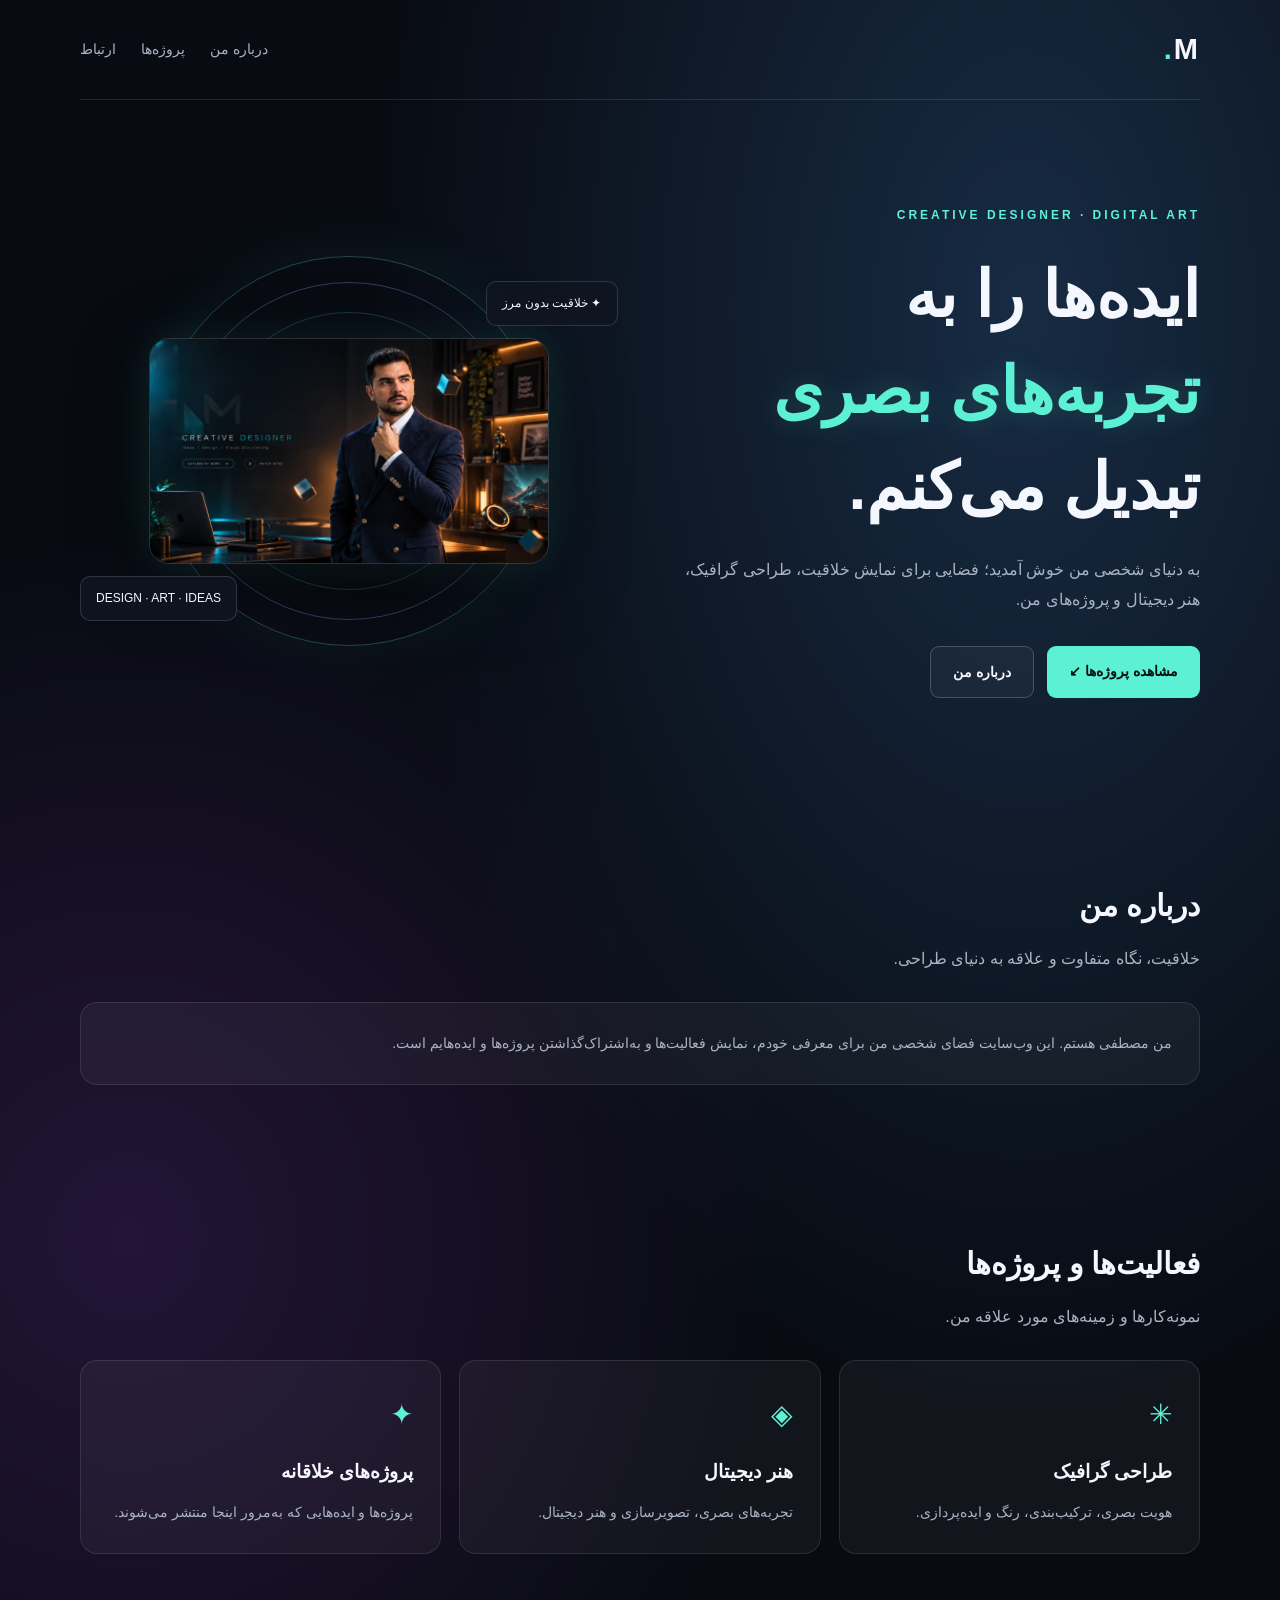
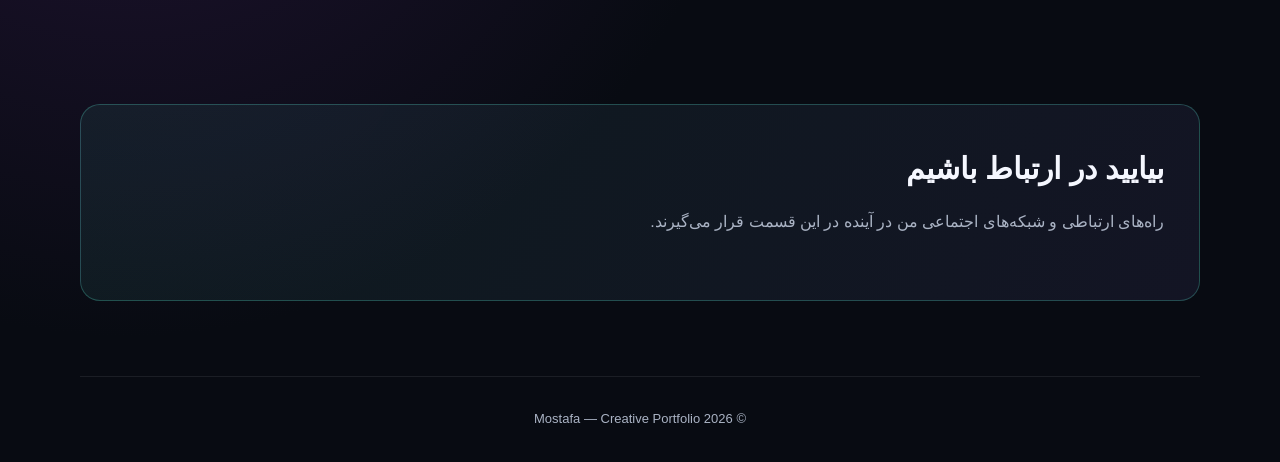
==== commit b14e107e: "Refine HTML structure and styles for better design Updated the website's description and improved st" ====
--- a/index.html
+++ b/index.html
@@ -6,16 +6,16 @@
 
 <title>Mostafa | Creative Designer</title>
 
-<meta name="description" content="وب‌سایت شخصی و پورتفولیوی مصطفی؛ طراحی گرافیک و هنر دیجیتال.">
+<meta name="description" content="وب‌سایت شخصی مصطفی؛ دنیایی از خلاقیت، طراحی گرافیک و هنر دیجیتال.">
 
 <style>
 :root {
-    --bg: #090b12;
-    --panel: rgba(255,255,255,.055);
-    --text: #f7f8fc;
-    --muted: #a7adbd;
-    --cyan: #50e6d2;
-    --purple: #9b8cff;
+    --bg: #080b12;
+    --panel: #111722;
+    --text: #f5f7ff;
+    --muted: #aab3c4;
+    --cyan: #5cf0d5;
+    --purple: #9b87ff;
 }
 
 * {
@@ -31,8 +31,8 @@
 body {
     font-family: Tahoma, Arial, sans-serif;
     background:
-        radial-gradient(ellipse at 80% 15%, #192b43 0, transparent 42%),
-        radial-gradient(ellipse at 10% 70%, #201438 0, transparent 38%),
+        radial-gradient(ellipse at 80% 15%, #172b43, transparent 45%),
+        radial-gradient(ellipse at 10% 60%, #241437, transparent 40%),
         var(--bg);
     color: var(--text);
     line-height: 1.9;
@@ -53,14 +53,14 @@
 
 nav {
     display: flex;
+    justify-content: space-between;
     align-items: center;
-    justify-content: space-between;
     padding: 22px 0;
-    border-bottom: 1px solid rgba(255,255,255,.09);
+    border-bottom: 1px solid rgba(255,255,255,.1);
 }
 
 .logo {
-    font-size: 25px;
+    font-size: 29px;
     font-weight: bold;
     letter-spacing: 2px;
 }
@@ -76,6 +76,10 @@
     font-size: 14px;
 }
 
+.nav-links a {
+    transition: .3s;
+}
+
 .nav-links a:hover {
     color: var(--cyan);
 }
@@ -85,50 +89,50 @@
 .hero {
     min-height: 78vh;
     display: grid;
-    grid-template-columns: 1.1fr .9fr;
+    grid-template-columns: 1fr 1fr;
     align-items: center;
-    gap: 40px;
+    gap: 45px;
     padding: 65px 0;
 }
 
 .eyebrow {
     color: var(--cyan);
+    font-size: 12px;
     letter-spacing: 3px;
-    font-size: 12px;
     font-weight: bold;
 }
 
 h1 {
-    font-size: clamp(36px, 5.5vw, 66px);
-    line-height: 1.45;
+    font-size: clamp(36px, 5vw, 65px);
+    line-height: 1.5;
     margin: 20px 0;
 }
 
 h1 span {
     color: var(--cyan);
-    text-shadow: 0 0 35px rgba(80,230,210,.2);
-}
-
-.hero p {
+    text-shadow: 0 0 30px rgba(92,240,213,.2);
+}
+
+.hero-text {
+    max-width: 530px;
     color: var(--muted);
-    max-width: 540px;
     font-size: 16px;
 }
 
 .buttons {
     display: flex;
     flex-wrap: wrap;
-    gap: 14px;
+    gap: 13px;
     margin-top: 30px;
 }
 
 .btn {
     display: inline-block;
-    padding: 12px 23px;
+    padding: 12px 22px;
     border-radius: 9px;
+    font-size: 14px;
     font-weight: bold;
-    font-size: 14px;
-    transition: .25s;
+    transition: .3s;
 }
 
 .btn-primary {
@@ -145,139 +149,109 @@
     transform: translateY(-4px);
 }
 
-/* Animated visual */
+/* Main image */
 
 .visual {
     position: relative;
-    min-height: 390px;
+    min-height: 400px;
     display: grid;
     place-items: center;
-    perspective: 900px;
+    perspective: 1000px;
 }
 
 .orbit {
     position: absolute;
-    width: min(330px, 78vw);
+    width: min(390px, 90%);
     aspect-ratio: 1;
-    border: 1px solid rgba(80,230,210,.28);
+    border: 1px solid rgba(92,240,213,.28);
     border-radius: 50%;
-    box-shadow: 0 0 70px rgba(80,230,210,.07);
-    animation: rotate 18s linear infinite;
+    animation: rotate 25s linear infinite;
+    box-shadow: 0 0 70px rgba(92,240,213,.07);
 }
 
 .orbit::before,
 .orbit::after {
     content: "";
     position: absolute;
-    border: 1px solid rgba(155,140,255,.4);
+    inset: 25px;
+    border: 1px solid rgba(155,135,255,.35);
     border-radius: 50%;
-    inset: 25px;
 }
 
 .orbit::after {
     inset: 55px;
-    border-color: rgba(80,230,210,.3);
-}
-
-.core {
-    width: 190px;
-    height: 240px;
-    border-radius: 100px 100px 35px 35px;
-    background: linear-gradient(145deg, #273c53, #111523 70%);
-    border: 1px solid rgba(255,255,255,.17);
-    box-shadow: 0 0 80px rgba(80,230,210,.15);
-    display: flex;
-    flex-direction: column;
-    align-items: center;
-    justify-content: center;
-    animation: float 5s ease-in-out infinite;
-    transform-style: preserve-3d;
+    border-color: rgba(92,240,213,.2);
+}
+
+.hero-image {
+    display: block;
+    position: relative;
     z-index: 2;
-}
-
-.core-face {
-    width: 75px;
-    height: 85px;
-    border-radius: 40% 40% 45% 45%;
-    background: linear-gradient(135deg, #d8a98d, #8c5e4e);
-    position: relative;
-    margin-bottom: 12px;
-}
-
-.core-face::before {
-    content: "";
-    position: absolute;
-    top: 28px;
-    left: 17px;
-    width: 8px;
-    height: 4px;
-    border-radius: 50%;
-    background: #191820;
-    box-shadow: 32px 0 #191820;
-}
-
-.core-face::after {
-    content: "";
-    position: absolute;
-    left: 29px;
-    top: 48px;
-    width: 18px;
-    height: 7px;
-    border-bottom: 2px solid #39201c;
-    border-radius: 50%;
-}
-
-.core-label {
-    color: var(--cyan);
-    font-size: 11px;
-    letter-spacing: 3px;
+    width: 100%;
+    max-width: 400px;
+    height: auto;
+    border-radius: 20px;
+    border: 1px solid rgba(255,255,255,.15);
+    box-shadow:
+        0 20px 80px rgba(0,0,0,.45),
+        0 0 40px rgba(92,240,213,.12);
+    animation: float 6s ease-in-out infinite;
 }
 
 .float-card {
     position: absolute;
     z-index: 3;
     padding: 10px 15px;
-    background: rgba(17,22,35,.9);
-    border: 1px solid rgba(255,255,255,.13);
+    background: rgba(15,21,33,.95);
+    border: 1px solid rgba(255,255,255,.14);
     border-radius: 10px;
-    color: #e5e9f5;
     font-size: 12px;
     backdrop-filter: blur(12px);
 }
 
 .card-one {
-    top: 65px;
+    top: 30px;
     right: 0;
 }
 
 .card-two {
-    bottom: 55px;
+    bottom: 30px;
     left: 0;
-}
-
-@keyframes float {
-    0%, 100% { transform: translateY(0) rotateY(-5deg); }
-    50% { transform: translateY(-15px) rotateY(5deg); }
-}
-
-@keyframes rotate {
-    to { transform: rotate(360deg); }
 }
 
 /* Sections */
 
 section.content {
     padding: 75px 0;
+    scroll-margin-top: 25px;
 }
 
 .section-title {
     font-size: 30px;
-    margin-bottom: 12px;
+    margin-bottom: 10px;
 }
 
 .section-subtitle {
     color: var(--muted);
     margin-bottom: 28px;
+}
+
+.card {
+    padding: 27px;
+    background: rgba(255,255,255,.045);
+    border: 1px solid rgba(255,255,255,.1);
+    border-radius: 17px;
+    transition: .3s;
+}
+
+.card:hover {
+    transform: translateY(-5px);
+    border-color: rgba(92,240,213,.5);
+}
+
+.card p {
+    color: var(--muted);
+    font-size: 14px;
 }
 
 .grid {
@@ -286,56 +260,60 @@
     gap: 18px;
 }
 
-.card {
-    padding: 25px;
-    border: 1px solid rgba(255,255,255,.1);
-    background: var(--panel);
-    border-radius: 17px;
-    transition: .3s;
-}
-
-.card:hover {
-    transform: translateY(-5px);
-    border-color: rgba(80,230,210,.5);
-}
-
-.card .icon {
-    font-size: 27px;
+.icon {
+    font-size: 28px;
+    color: var(--cyan);
     margin-bottom: 12px;
 }
 
 .card h3 {
-    margin-bottom: 8px;
-}
-
-.card p {
-    color: var(--muted);
-    font-size: 14px;
+    margin-bottom: 10px;
 }
 
 .contact-box {
     padding: 35px;
-    border: 1px solid rgba(80,230,210,.2);
-    background: linear-gradient(120deg, rgba(80,230,210,.07), rgba(155,140,255,.07));
+    border: 1px solid rgba(92,240,213,.25);
     border-radius: 20px;
+    background: linear-gradient(
+        120deg,
+        rgba(92,240,213,.07),
+        rgba(155,135,255,.08)
+    );
 }
 
 footer {
     text-align: center;
     padding: 30px 10px;
+    color: var(--muted);
     border-top: 1px solid rgba(255,255,255,.08);
-    color: var(--muted);
     font-size: 13px;
 }
+
+@keyframes float {
+    0%, 100% {
+        transform: translateY(0);
+    }
+    50% {
+        transform: translateY(-12px);
+    }
+}
+
+@keyframes rotate {
+    to {
+        transform: rotate(360deg);
+    }
+}
+
+/* Mobile */
 
 @media (max-width: 760px) {
     .hero {
         grid-template-columns: 1fr;
         text-align: center;
-        padding-top: 55px;
-    }
-
-    .hero p {
+        padding-top: 45px;
+    }
+
+    .hero-text {
         margin: auto;
     }
 
@@ -344,7 +322,12 @@
     }
 
     .visual {
-        min-height: 340px;
+        min-height: 350px;
+        margin-top: 15px;
+    }
+
+    .hero-image {
+        max-width: 330px;
     }
 
     .nav-links {
@@ -359,11 +342,15 @@
     .section-title {
         font-size: 26px;
     }
+
+    .contact-box {
+        padding: 25px;
+    }
 }
 
 @media (prefers-reduced-motion: reduce) {
     *, *::before, *::after {
-        animation-duration: .01ms !important;
+        animation: none !important;
         scroll-behavior: auto !important;
     }
 }
@@ -379,15 +366,18 @@
 
     <div class="nav-links">
         <a href="#about">درباره من</a>
-        <a href="#work">فعالیت‌ها</a>
+        <a href="#work">پروژه‌ها</a>
         <a href="#contact">ارتباط</a>
     </div>
 </nav>
 
 <header class="hero">
 
-    <div>
-        <div class="eyebrow">CREATIVE DESIGNER · DIGITAL ART</div>
+    <div class="hero-content">
+
+        <div class="eyebrow">
+            CREATIVE DESIGNER · DIGITAL ART
+        </div>
 
         <h1>
             ایده‌ها را به<br>
@@ -395,51 +385,70 @@
             تبدیل می‌کنم.
         </h1>
 
-        <p>
-            به فضای شخصی من خوش آمدید؛
-            جایی برای نمایش خلاقیت، طراحی گرافیک،
-            پروژه‌های دیجیتال و مسیر هنری من.
+        <p class="hero-text">
+            به دنیای شخصی من خوش آمدید؛
+            فضایی برای نمایش خلاقیت، طراحی گرافیک،
+            هنر دیجیتال و پروژه‌های من.
         </p>
 
         <div class="buttons">
-            <a class="btn btn-primary" href="#work">مشاهده فعالیت‌ها ↙</a>
-            <a class="btn btn-secondary" href="#about">بیشتر درباره من</a>
+            <a class="btn btn-primary" href="#work">
+                مشاهده پروژه‌ها ↙
+            </a>
+
+            <a class="btn btn-secondary" href="#about">
+                درباره من
+            </a>
         </div>
+
     </div>
 
-    <div class="visual" aria-label="تصویر گرافیکی متحرک">
+    <div class="visual">
+
         <div class="orbit"></div>
 
-        <div class="core">
-            <div class="core-face"></div>
-            <div class="core-label">MOSTAFA</div>
+        <img
+            class="hero-image"
+            src="./880F87D8-6B57-451A-AB07-35EF75CC96A7.png"
+            alt="تصویر معرفی مصطفی"
+        >
+
+        <div class="float-card card-one">
+            ✦ خلاقیت بدون مرز
         </div>
 
-        <div class="float-card card-one">✦ خلاقیت بدون مرز</div>
-        <div class="float-card card-two">◈ DESIGN · ART · IDEAS</div>
+        <div class="float-card card-two">
+            DESIGN · ART · IDEAS
+        </div>
+
     </div>
 
 </header>
 
 <section class="content" id="about">
+
     <h2 class="section-title">درباره من</h2>
+
     <p class="section-subtitle">
         خلاقیت، نگاه متفاوت و علاقه به دنیای طراحی.
     </p>
 
     <div class="card">
         <p>
-            من مصطفی هستم. این وب‌سایت فضای شخصی من برای
-            معرفی خودم، نمایش فعالیت‌ها و به‌اشتراک‌گذاشتن
-            پروژه‌ها و ایده‌هایم است.
+            من مصطفی هستم. این وب‌سایت فضای شخصی من برای معرفی
+            خودم، نمایش فعالیت‌ها و به‌اشتراک‌گذاشتن پروژه‌ها
+            و ایده‌هایم است.
         </p>
     </div>
+
 </section>
 
 <section class="content" id="work">
+
     <h2 class="section-title">فعالیت‌ها و پروژه‌ها</h2>
+
     <p class="section-subtitle">
-        مجموعه‌ای از کارها و زمینه‌های مورد علاقه من.
+        نمونه‌کارها و زمینه‌های مورد علاقه من.
     </p>
 
     <div class="grid">
@@ -447,31 +456,44 @@
         <article class="card">
             <div class="icon">✳</div>
             <h3>طراحی گرافیک</h3>
-            <p>هویت بصری، ترکیب‌بندی، رنگ و ایده‌پردازی.</p>
+            <p>
+                هویت بصری، ترکیب‌بندی، رنگ و ایده‌پردازی.
+            </p>
         </article>
 
         <article class="card">
             <div class="icon">◈</div>
             <h3>هنر دیجیتال</h3>
-            <p>تجربه‌های بصری، تصویرسازی و دنیای دیجیتال.</p>
+            <p>
+                تجربه‌های بصری، تصویرسازی و هنر دیجیتال.
+            </p>
         </article>
 
         <article class="card">
             <div class="icon">✦</div>
             <h3>پروژه‌های خلاقانه</h3>
-            <p>ایده‌هایی که به مرور در این قسمت منتشر می‌شوند.</p>
+            <p>
+                پروژه‌ها و ایده‌هایی که به‌مرور اینجا منتشر می‌شوند.
+            </p>
         </article>
 
     </div>
+
 </section>
 
 <section class="content" id="contact">
+
     <div class="contact-box">
+
         <h2 class="section-title">بیایید در ارتباط باشیم</h2>
+
         <p class="section-subtitle">
-            به‌زودی راه‌های ارتباطی و شبکه‌های اجتماعی من در این قسمت قرار می‌گیرند.
+            راه‌های ارتباطی و شبکه‌های اجتماعی من در آینده
+            در این قسمت قرار می‌گیرند.
         </p>
+
     </div>
+
 </section>
 
 <footer>
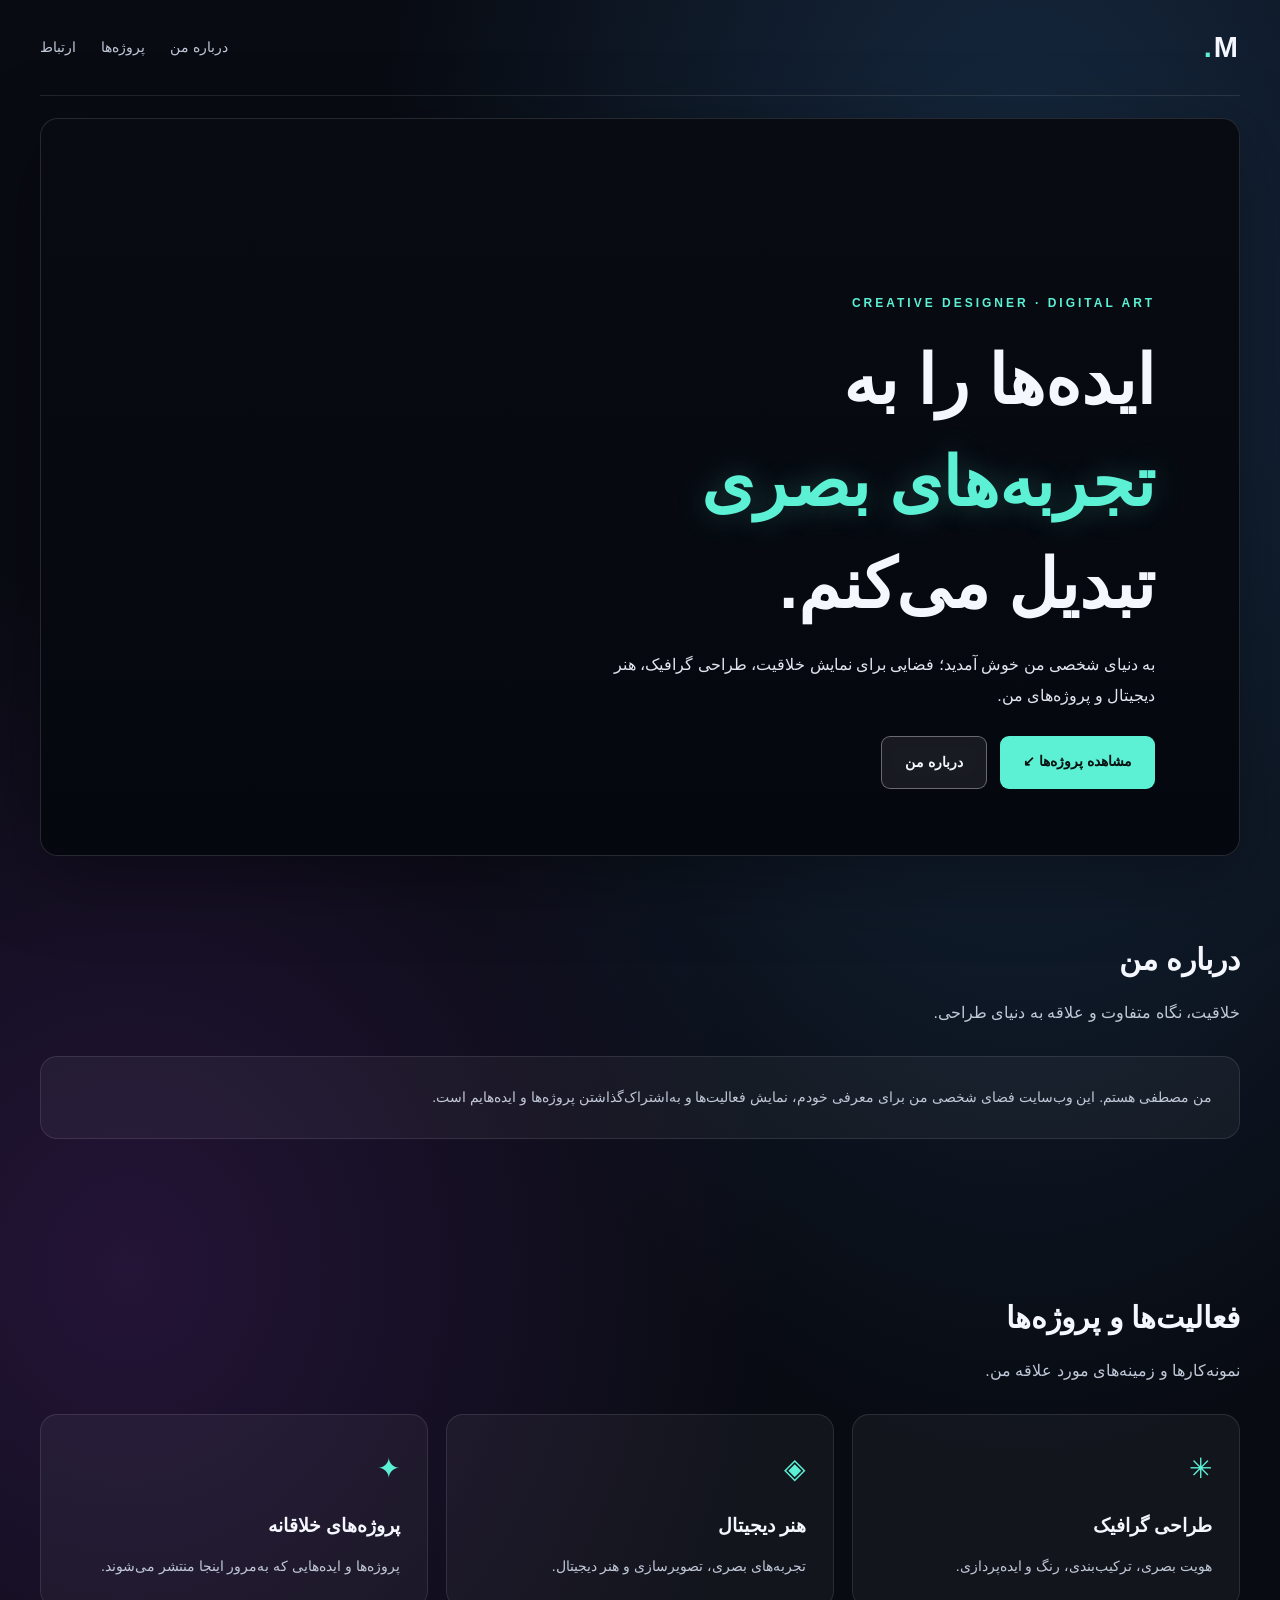
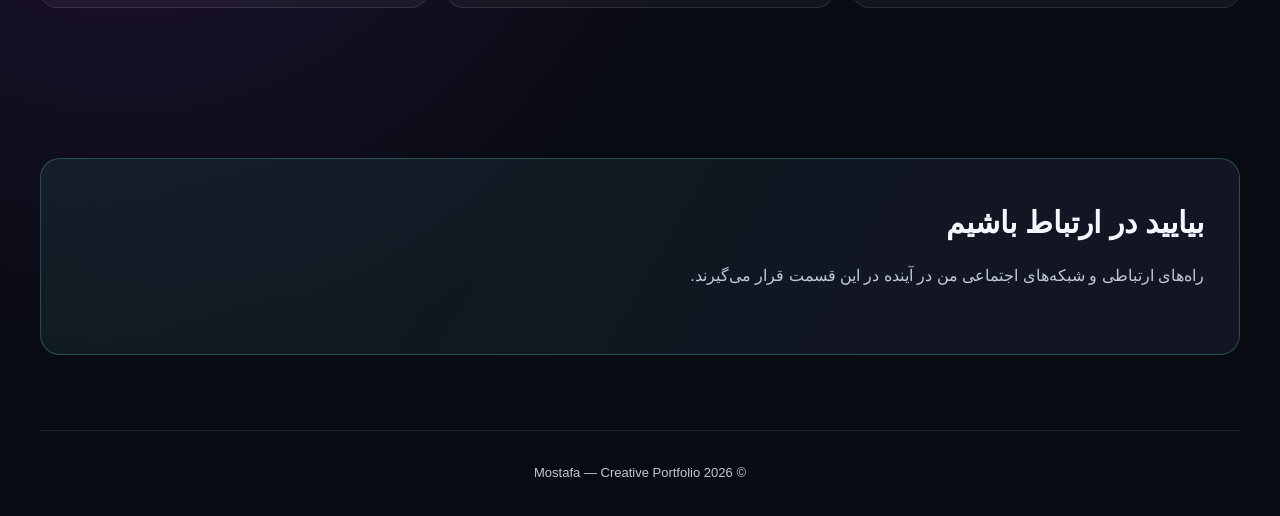
==== commit 3d9e6ccb: "Update index.html" ====
--- a/index.html
+++ b/index.html
@@ -13,7 +13,7 @@
     --bg: #080b12;
     --panel: #111722;
     --text: #f5f7ff;
-    --muted: #aab3c4;
+    --muted: #c0c8d8;
     --cyan: #5cf0d5;
     --purple: #9b87ff;
 }
@@ -45,7 +45,7 @@
 }
 
 .container {
-    width: min(1120px, 90%);
+    width: min(1200px, 94%);
     margin: auto;
 }
 
@@ -55,7 +55,8 @@
     display: flex;
     justify-content: space-between;
     align-items: center;
-    padding: 22px 0;
+    gap: 20px;
+    padding: 20px 0;
     border-bottom: 1px solid rgba(255,255,255,.1);
 }
 
@@ -77,22 +78,59 @@
 }
 
 .nav-links a {
-    transition: .3s;
+    transition: color .3s;
 }
 
 .nav-links a:hover {
     color: var(--cyan);
 }
 
-/* Hero */
-
-.hero {
-    min-height: 78vh;
-    display: grid;
-    grid-template-columns: 1fr 1fr;
-    align-items: center;
-    gap: 45px;
-    padding: 65px 0;
+/* Main video banner */
+
+.hero-banner {
+    position: relative;
+    width: 100%;
+    height: min(82vh, 850px);
+    min-height: 450px;
+    margin: 22px auto 0;
+    overflow: hidden;
+    isolation: isolate;
+    border: 1px solid rgba(255,255,255,.12);
+    border-radius: 18px;
+    background: #080b12;
+    box-shadow: 0 20px 80px rgba(0,0,0,.35);
+}
+
+.hero-banner video {
+    position: absolute;
+    inset: 0;
+    z-index: -2;
+    width: 100%;
+    height: 100%;
+    object-fit: cover;
+    object-position: center;
+}
+
+.hero-banner::after {
+    content: "";
+    position: absolute;
+    inset: 0;
+    z-index: -1;
+    background: linear-gradient(
+        to top,
+        rgba(4,7,14,.92) 0%,
+        rgba(4,7,14,.50) 40%,
+        rgba(4,7,14,.08) 100%
+    );
+    pointer-events: none;
+}
+
+.banner-content {
+    position: absolute;
+    right: 7%;
+    bottom: 9%;
+    left: 7%;
+    max-width: 700px;
 }
 
 .eyebrow {
@@ -102,20 +140,20 @@
     font-weight: bold;
 }
 
-h1 {
-    font-size: clamp(36px, 5vw, 65px);
+.banner-content h1 {
+    font-size: clamp(34px, 5.5vw, 68px);
     line-height: 1.5;
-    margin: 20px 0;
-}
-
-h1 span {
+    margin: 15px 0;
+}
+
+.banner-content h1 span {
     color: var(--cyan);
-    text-shadow: 0 0 30px rgba(92,240,213,.2);
-}
-
-.hero-text {
-    max-width: 530px;
-    color: var(--muted);
+    text-shadow: 0 0 30px rgba(92,240,213,.25);
+}
+
+.banner-content p {
+    max-width: 550px;
+    color: #e0e5f0;
     font-size: 16px;
 }
 
@@ -123,12 +161,12 @@
     display: flex;
     flex-wrap: wrap;
     gap: 13px;
-    margin-top: 30px;
+    margin-top: 25px;
 }
 
 .btn {
     display: inline-block;
-    padding: 12px 22px;
+    padding: 12px 23px;
     border-radius: 9px;
     font-size: 14px;
     font-weight: bold;
@@ -141,85 +179,16 @@
 }
 
 .btn-secondary {
-    border: 1px solid rgba(255,255,255,.2);
-    background: rgba(255,255,255,.04);
+    border: 1px solid rgba(255,255,255,.35);
+    background: rgba(255,255,255,.08);
+    backdrop-filter: blur(8px);
 }
 
 .btn:hover {
-    transform: translateY(-4px);
-}
-
-/* Main image */
-
-.visual {
-    position: relative;
-    min-height: 400px;
-    display: grid;
-    place-items: center;
-    perspective: 1000px;
-}
-
-.orbit {
-    position: absolute;
-    width: min(390px, 90%);
-    aspect-ratio: 1;
-    border: 1px solid rgba(92,240,213,.28);
-    border-radius: 50%;
-    animation: rotate 25s linear infinite;
-    box-shadow: 0 0 70px rgba(92,240,213,.07);
-}
-
-.orbit::before,
-.orbit::after {
-    content: "";
-    position: absolute;
-    inset: 25px;
-    border: 1px solid rgba(155,135,255,.35);
-    border-radius: 50%;
-}
-
-.orbit::after {
-    inset: 55px;
-    border-color: rgba(92,240,213,.2);
-}
-
-.hero-image {
-    display: block;
-    position: relative;
-    z-index: 2;
-    width: 100%;
-    max-width: 400px;
-    height: auto;
-    border-radius: 20px;
-    border: 1px solid rgba(255,255,255,.15);
-    box-shadow:
-        0 20px 80px rgba(0,0,0,.45),
-        0 0 40px rgba(92,240,213,.12);
-    animation: float 6s ease-in-out infinite;
-}
-
-.float-card {
-    position: absolute;
-    z-index: 3;
-    padding: 10px 15px;
-    background: rgba(15,21,33,.95);
-    border: 1px solid rgba(255,255,255,.14);
-    border-radius: 10px;
-    font-size: 12px;
-    backdrop-filter: blur(12px);
-}
-
-.card-one {
-    top: 30px;
-    right: 0;
-}
-
-.card-two {
-    bottom: 30px;
-    left: 0;
-}
-
-/* Sections */
+    transform: translateY(-3px);
+}
+
+/* Content sections */
 
 section.content {
     padding: 75px 0;
@@ -289,45 +258,15 @@
     font-size: 13px;
 }
 
-@keyframes float {
-    0%, 100% {
-        transform: translateY(0);
-    }
-    50% {
-        transform: translateY(-12px);
-    }
-}
-
-@keyframes rotate {
-    to {
-        transform: rotate(360deg);
-    }
-}
-
 /* Mobile */
 
 @media (max-width: 760px) {
-    .hero {
-        grid-template-columns: 1fr;
-        text-align: center;
-        padding-top: 45px;
-    }
-
-    .hero-text {
-        margin: auto;
-    }
-
-    .buttons {
-        justify-content: center;
-    }
-
-    .visual {
-        min-height: 350px;
-        margin-top: 15px;
-    }
-
-    .hero-image {
-        max-width: 330px;
+    .container {
+        width: 94%;
+    }
+
+    nav {
+        padding: 16px 0;
     }
 
     .nav-links {
@@ -335,6 +274,46 @@
         font-size: 12px;
     }
 
+    .logo {
+        font-size: 25px;
+    }
+
+    .hero-banner {
+        height: 72vh;
+        min-height: 480px;
+        max-height: 720px;
+        margin-top: 15px;
+        border-radius: 14px;
+    }
+
+    .hero-banner video {
+        object-position: center;
+    }
+
+    .banner-content {
+        right: 6%;
+        left: 6%;
+        bottom: 7%;
+    }
+
+    .banner-content h1 {
+        font-size: clamp(30px, 8vw, 44px);
+        line-height: 1.6;
+    }
+
+    .banner-content p {
+        font-size: 14px;
+    }
+
+    .buttons {
+        gap: 10px;
+    }
+
+    .btn {
+        padding: 11px 16px;
+        font-size: 13px;
+    }
+
     .grid {
         grid-template-columns: 1fr;
     }
@@ -349,9 +328,8 @@
 }
 
 @media (prefers-reduced-motion: reduce) {
-    *, *::before, *::after {
-        animation: none !important;
-        scroll-behavior: auto !important;
+    html {
+        scroll-behavior: auto;
     }
 }
 </style>
@@ -361,144 +339,137 @@
 
 <div class="container">
 
-<nav>
-    <a class="logo" href="#">M<span>.</span></a>
-
-    <div class="nav-links">
-        <a href="#about">درباره من</a>
-        <a href="#work">پروژه‌ها</a>
-        <a href="#contact">ارتباط</a>
-    </div>
-</nav>
-
-<header class="hero">
-
-    <div class="hero-content">
-
-        <div class="eyebrow">
-            CREATIVE DESIGNER · DIGITAL ART
+    <nav>
+        <a class="logo" href="#">M<span>.</span></a>
+
+        <div class="nav-links">
+            <a href="#about">درباره من</a>
+            <a href="#work">پروژه‌ها</a>
+            <a href="#contact">ارتباط</a>
         </div>
-
-        <h1>
-            ایده‌ها را به<br>
-            <span>تجربه‌های بصری</span><br>
-            تبدیل می‌کنم.
-        </h1>
-
-        <p class="hero-text">
-            به دنیای شخصی من خوش آمدید؛
-            فضایی برای نمایش خلاقیت، طراحی گرافیک،
-            هنر دیجیتال و پروژه‌های من.
+    </nav>
+
+    <!-- Main video banner -->
+
+    <header class="hero-banner">
+
+        <video autoplay muted loop playsinline preload="metadata">
+            <source src="./video-output-78668C96-E83A-433C-9431-DC4FFFE3ADDD-1.mp4" type="video/mp4">
+            مرورگر شما از پخش ویدیو پشتیبانی نمی‌کند.
+        </video>
+
+        <div class="banner-content">
+
+            <div class="eyebrow">
+                CREATIVE DESIGNER · DIGITAL ART
+            </div>
+
+            <h1>
+                ایده‌ها را به<br>
+                <span>تجربه‌های بصری</span><br>
+                تبدیل می‌کنم.
+            </h1>
+
+            <p>
+                به دنیای شخصی من خوش آمدید؛
+                فضایی برای نمایش خلاقیت، طراحی گرافیک،
+                هنر دیجیتال و پروژه‌های من.
+            </p>
+
+            <div class="buttons">
+                <a class="btn btn-primary" href="#work">
+                    مشاهده پروژه‌ها ↙
+                </a>
+
+                <a class="btn btn-secondary" href="#about">
+                    درباره من
+                </a>
+            </div>
+
+        </div>
+
+    </header>
+
+    <!-- About -->
+
+    <section class="content" id="about">
+
+        <h2 class="section-title">درباره من</h2>
+
+        <p class="section-subtitle">
+            خلاقیت، نگاه متفاوت و علاقه به دنیای طراحی.
         </p>
 
-        <div class="buttons">
-            <a class="btn btn-primary" href="#work">
-                مشاهده پروژه‌ها ↙
-            </a>
-
-            <a class="btn btn-secondary" href="#about">
-                درباره من
-            </a>
+        <div class="card">
+            <p>
+                من مصطفی هستم. این وب‌سایت فضای شخصی من برای معرفی
+                خودم، نمایش فعالیت‌ها و به‌اشتراک‌گذاشتن پروژه‌ها
+                و ایده‌هایم است.
+            </p>
         </div>
 
-    </div>
-
-    <div class="visual">
-
-        <div class="orbit"></div>
-
-        <img
-            class="hero-image"
-            src="./880F87D8-6B57-451A-AB07-35EF75CC96A7.png"
-            alt="تصویر معرفی مصطفی"
-        >
-
-        <div class="float-card card-one">
-            ✦ خلاقیت بدون مرز
+    </section>
+
+    <!-- Projects -->
+
+    <section class="content" id="work">
+
+        <h2 class="section-title">فعالیت‌ها و پروژه‌ها</h2>
+
+        <p class="section-subtitle">
+            نمونه‌کارها و زمینه‌های مورد علاقه من.
+        </p>
+
+        <div class="grid">
+
+            <article class="card">
+                <div class="icon">✳</div>
+                <h3>طراحی گرافیک</h3>
+                <p>
+                    هویت بصری، ترکیب‌بندی، رنگ و ایده‌پردازی.
+                </p>
+            </article>
+
+            <article class="card">
+                <div class="icon">◈</div>
+                <h3>هنر دیجیتال</h3>
+                <p>
+                    تجربه‌های بصری، تصویرسازی و هنر دیجیتال.
+                </p>
+            </article>
+
+            <article class="card">
+                <div class="icon">✦</div>
+                <h3>پروژه‌های خلاقانه</h3>
+                <p>
+                    پروژه‌ها و ایده‌هایی که به‌مرور اینجا منتشر می‌شوند.
+                </p>
+            </article>
+
         </div>
 
-        <div class="float-card card-two">
-            DESIGN · ART · IDEAS
+    </section>
+
+    <!-- Contact -->
+
+    <section class="content" id="contact">
+
+        <div class="contact-box">
+
+            <h2 class="section-title">بیایید در ارتباط باشیم</h2>
+
+            <p class="section-subtitle">
+                راه‌های ارتباطی و شبکه‌های اجتماعی من در آینده
+                در این قسمت قرار می‌گیرند.
+            </p>
+
         </div>
 
-    </div>
-
-</header>
-
-<section class="content" id="about">
-
-    <h2 class="section-title">درباره من</h2>
-
-    <p class="section-subtitle">
-        خلاقیت، نگاه متفاوت و علاقه به دنیای طراحی.
-    </p>
-
-    <div class="card">
-        <p>
-            من مصطفی هستم. این وب‌سایت فضای شخصی من برای معرفی
-            خودم، نمایش فعالیت‌ها و به‌اشتراک‌گذاشتن پروژه‌ها
-            و ایده‌هایم است.
-        </p>
-    </div>
-
-</section>
-
-<section class="content" id="work">
-
-    <h2 class="section-title">فعالیت‌ها و پروژه‌ها</h2>
-
-    <p class="section-subtitle">
-        نمونه‌کارها و زمینه‌های مورد علاقه من.
-    </p>
-
-    <div class="grid">
-
-        <article class="card">
-            <div class="icon">✳</div>
-            <h3>طراحی گرافیک</h3>
-            <p>
-                هویت بصری، ترکیب‌بندی، رنگ و ایده‌پردازی.
-            </p>
-        </article>
-
-        <article class="card">
-            <div class="icon">◈</div>
-            <h3>هنر دیجیتال</h3>
-            <p>
-                تجربه‌های بصری، تصویرسازی و هنر دیجیتال.
-            </p>
-        </article>
-
-        <article class="card">
-            <div class="icon">✦</div>
-            <h3>پروژه‌های خلاقانه</h3>
-            <p>
-                پروژه‌ها و ایده‌هایی که به‌مرور اینجا منتشر می‌شوند.
-            </p>
-        </article>
-
-    </div>
-
-</section>
-
-<section class="content" id="contact">
-
-    <div class="contact-box">
-
-        <h2 class="section-title">بیایید در ارتباط باشیم</h2>
-
-        <p class="section-subtitle">
-            راه‌های ارتباطی و شبکه‌های اجتماعی من در آینده
-            در این قسمت قرار می‌گیرند.
-        </p>
-
-    </div>
-
-</section>
-
-<footer>
-    © 2026 Mostafa — Creative Portfolio
-</footer>
+    </section>
+
+    <footer>
+        © 2026 Mostafa — Creative Portfolio
+    </footer>
 
 </div>
 
